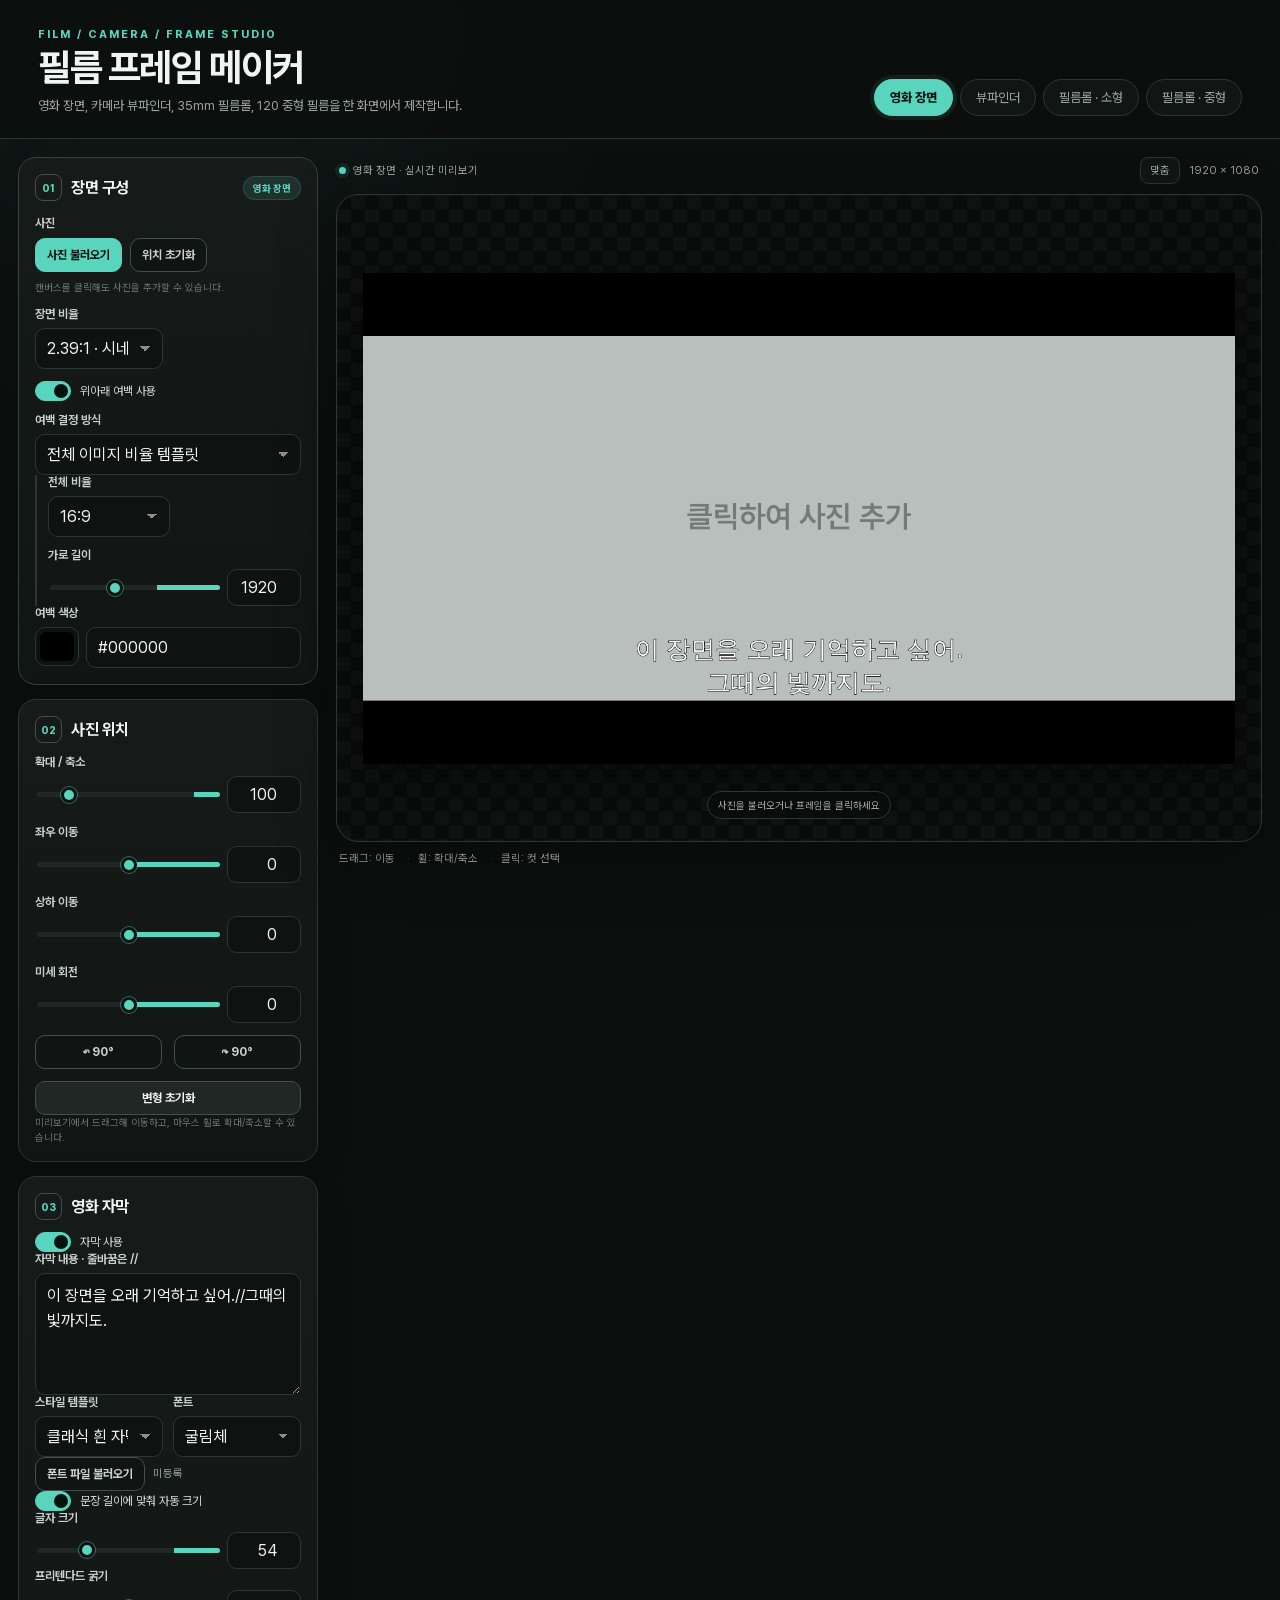
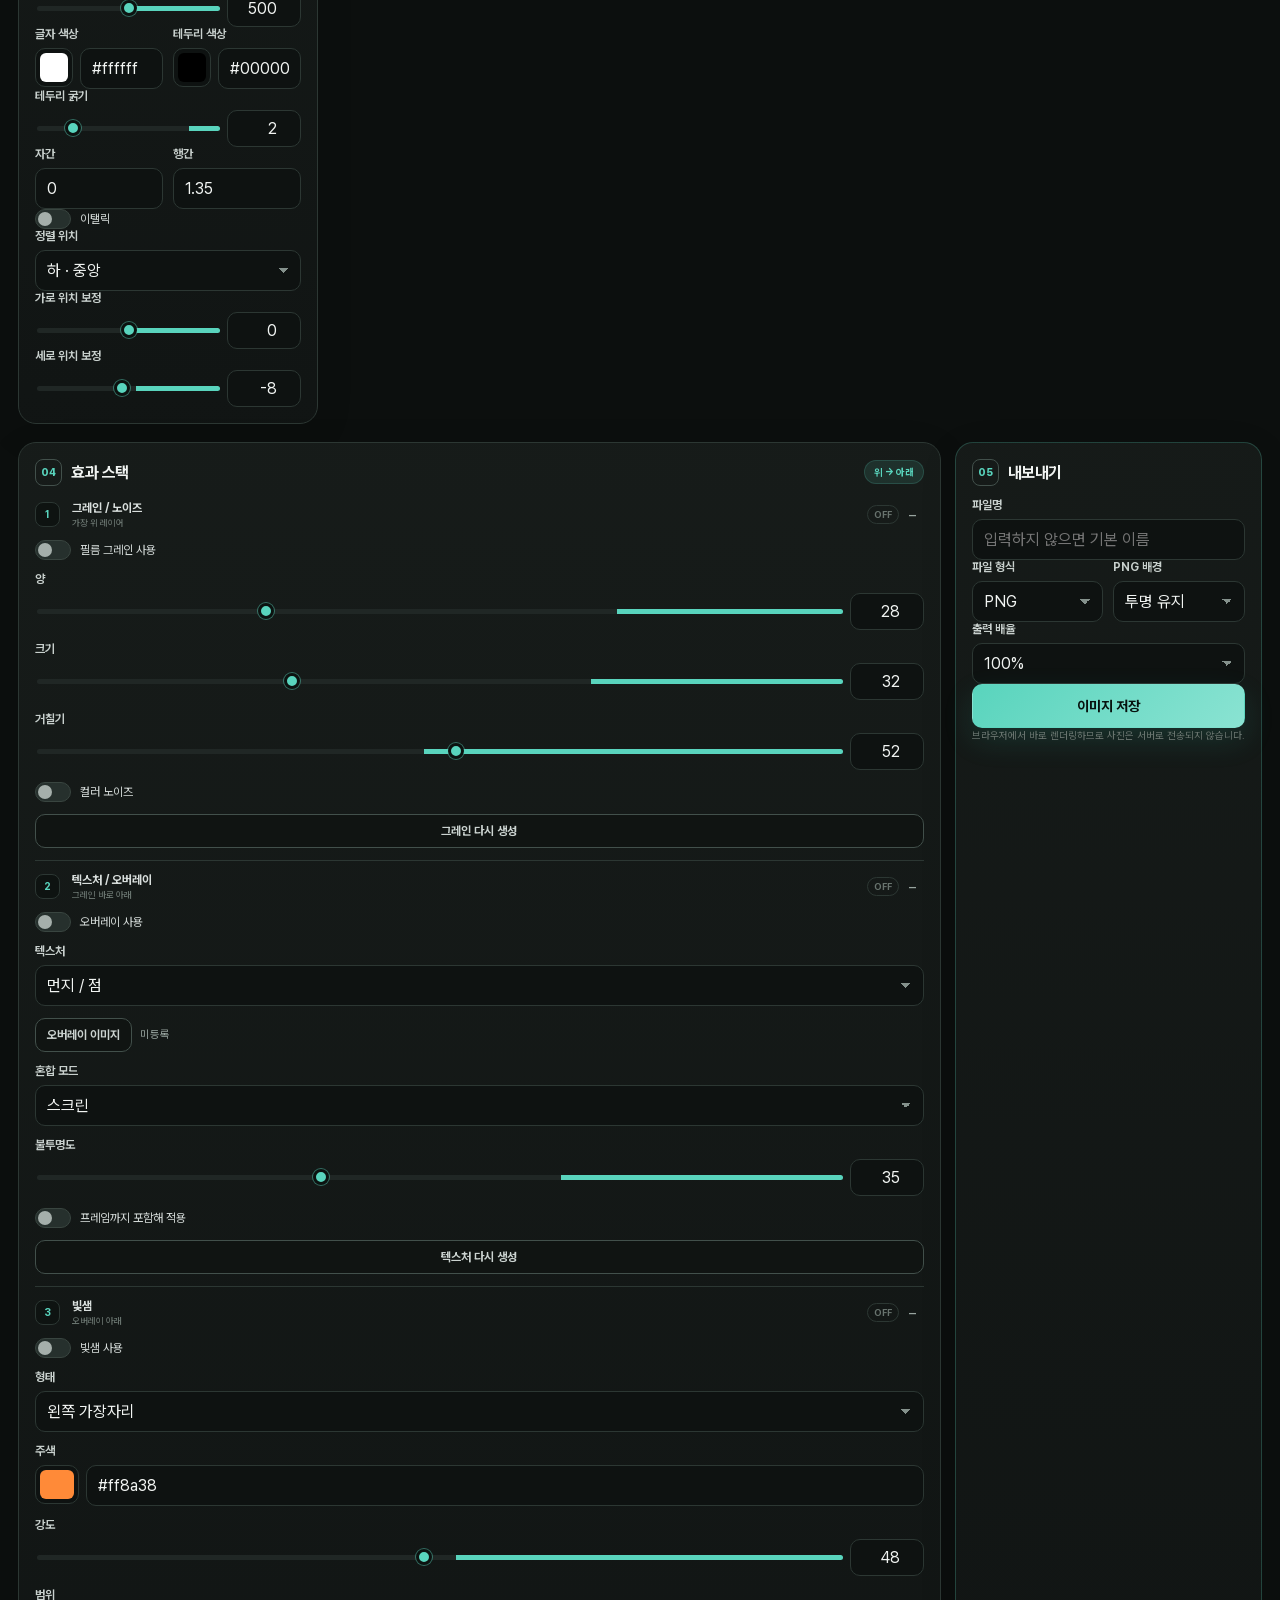
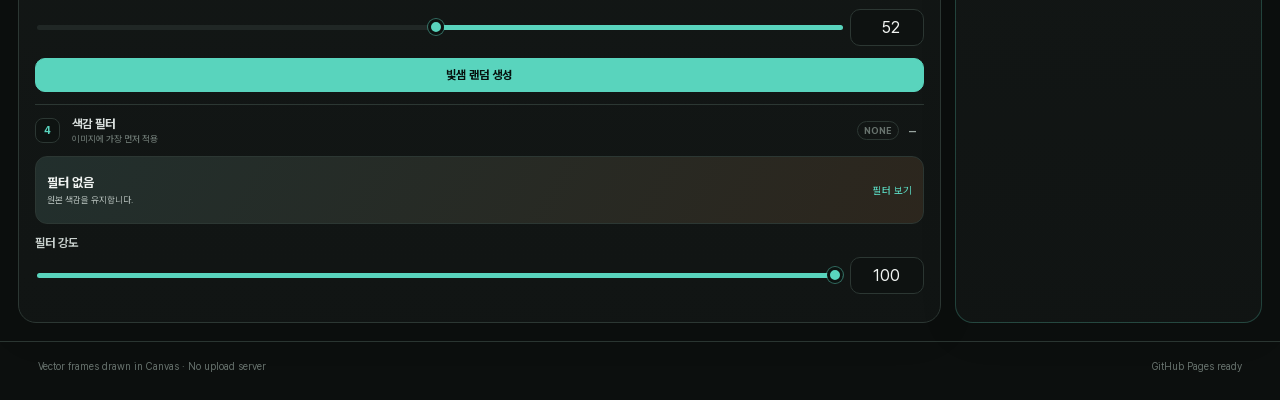
==== index.html @ 3ab7b947 "Add files via upload" ====
<!doctype html>
<html lang="ko">
<head>
  <meta charset="utf-8">
  <meta name="viewport" content="width=device-width, initial-scale=1">
  <meta name="color-scheme" content="dark">
  <meta name="theme-color" content="#111514">
  <title>필름 프레임 메이커</title>
  <link rel="stylesheet" href="./css/styles.css">
</head>
<body>
  <header class="app-header">
    <div class="brand-block">
      <p class="eyebrow">FILM / CAMERA / FRAME STUDIO</p>
      <h1>필름 프레임 메이커</h1>
      <p class="subcopy">영화 장면, 카메라 뷰파인더, 35mm 필름롤, 120 중형 필름을 한 화면에서 제작합니다.</p>
    </div>
    <nav class="mode-tabs" aria-label="메이커 선택">
      <button class="mode-tab is-active" data-mode="movie">영화 장면</button>
      <button class="mode-tab" data-mode="viewfinder">뷰파인더</button>
      <button class="mode-tab" data-mode="film35">필름롤 · 소형</button>
      <button class="mode-tab" data-mode="film120">필름롤 · 중형</button>
    </nav>
  </header>

  <main class="workspace">
    <aside class="sidebar sidebar-left">
      <section class="panel panel-primary">
        <div class="panel-heading">
          <div>
            <span class="panel-index">01</span>
            <h2>장면 구성</h2>
          </div>
          <span id="modeBadge" class="mode-badge">영화 장면</span>
        </div>

        <div class="mode-panel" data-panel="movie">
          <div class="field-group">
            <label class="field-label" for="movieImageInput">사진</label>
            <div class="button-row">
              <button class="button button-accent" id="movieUploadBtn">사진 불러오기</button>
              <button class="button button-ghost" id="movieResetImageBtn">위치 초기화</button>
            </div>
            <input class="visually-hidden" id="movieImageInput" type="file" accept="image/png,image/jpeg,image/webp">
            <p class="field-help" id="movieImageName">캔버스를 클릭해도 사진을 추가할 수 있습니다.</p>
          </div>

          <div class="field-grid two-col">
            <label class="field">
              <span>장면 비율</span>
              <select id="movieAspect">
                <option value="2.39">2.39:1 · 시네마스코프</option>
                <option value="1.85">1.85:1 · 극장 표준</option>
                <option value="1.7778">16:9 · 영상</option>
                <option value="1.5">3:2 · 사진</option>
                <option value="1.3333">4:3 · 클래식</option>
                <option value="original">원본 비율</option>
                <option value="custom">직접 입력</option>
              </select>
            </label>
            <label class="field" id="movieCustomAspectWrap" hidden>
              <span>직접 비율</span>
              <input id="movieCustomAspect" type="number" min="0.2" max="6" step="0.01" value="2.39">
            </label>
          </div>

          <label class="toggle-row">
            <input id="movieBarsEnabled" type="checkbox" checked>
            <span class="toggle-ui"></span>
            <span>위아래 여백 사용</span>
          </label>

          <div id="movieBarsOptions">
            <label class="field">
              <span>여백 결정 방식</span>
              <select id="movieBarsMode">
                <option value="ratio">전체 이미지 비율 템플릿</option>
                <option value="size">전체 대지 크기 직접 입력</option>
                <option value="bar">여백 크기 직접 입력</option>
              </select>
            </label>

            <div class="conditional-block" data-bars-mode="ratio">
              <div class="field-grid two-col">
                <label class="field">
                  <span>전체 비율</span>
                  <select id="movieOverallRatio">
                    <option value="1.7778">16:9</option>
                    <option value="1.5">3:2</option>
                    <option value="1.3333">4:3</option>
                    <option value="1">1:1</option>
                    <option value="custom">직접 입력</option>
                  </select>
                </label>
                <label class="field" id="movieCustomOverallRatioWrap" hidden>
                  <span>직접 비율</span>
                  <input id="movieCustomOverallRatio" type="number" min="0.2" max="6" step="0.01" value="1.7778">
                </label>
              </div>
              <label class="field range-field">
                <span>가로 길이</span>
                <div class="range-pair">
                  <input id="movieBaseWidth" type="range" min="640" max="4096" step="1" value="1920">
                  <input id="movieBaseWidthNumber" type="number" min="640" max="4096" step="1" value="1920">
                </div>
              </label>
            </div>

            <div class="conditional-block" data-bars-mode="size" hidden>
              <div class="field-grid two-col">
                <label class="field"><span>대지 가로</span><input id="movieCanvasWidth" type="number" min="320" max="8192" step="1" value="1920"></label>
                <label class="field"><span>대지 세로</span><input id="movieCanvasHeight" type="number" min="320" max="8192" step="1" value="1080"></label>
              </div>
            </div>

            <div class="conditional-block" data-bars-mode="bar" hidden>
              <div class="field-grid two-col">
                <label class="field"><span>장면 가로</span><input id="movieBarModeWidth" type="number" min="320" max="8192" step="1" value="1920"></label>
                <label class="field"><span>위·아래 여백</span><input id="movieBarSize" type="number" min="0" max="2048" step="1" value="138"></label>
              </div>
            </div>

            <label class="field color-field">
              <span>여백 색상</span>
              <div class="color-control"><input id="movieBarColor" type="color" value="#000000"><input id="movieBarColorText" type="text" value="#000000" maxlength="7"></div>
            </label>
          </div>
        </div>

        <div class="mode-panel" data-panel="viewfinder" hidden>
          <div class="field-group">
            <label class="field-label">사진</label>
            <div class="button-row">
              <button class="button button-accent" id="viewfinderUploadBtn">사진 불러오기</button>
              <button class="button button-ghost" id="viewfinderResetImageBtn">위치 초기화</button>
            </div>
            <input class="visually-hidden" id="viewfinderImageInput" type="file" accept="image/png,image/jpeg,image/webp">
            <p class="field-help" id="viewfinderImageName">프레임 안쪽을 클릭해도 사진을 추가할 수 있습니다.</p>
          </div>
          <div class="segmented" role="group" aria-label="방향">
            <button class="segment is-active" data-orientation-target="viewfinder" data-value="landscape">가로</button>
            <button class="segment" data-orientation-target="viewfinder" data-value="portrait">세로</button>
          </div>
          <label class="field range-field">
            <span>대지 가로 길이</span>
            <div class="range-pair">
              <input id="viewfinderWidth" type="range" min="640" max="4096" step="1" value="1920">
              <input id="viewfinderWidthNumber" type="number" min="640" max="4096" step="1" value="1920">
            </div>
          </label>
          <label class="toggle-row">
            <input id="viewfinderGrid" type="checkbox" checked>
            <span class="toggle-ui"></span>
            <span>3분할 가이드 표시</span>
          </label>
          <label class="toggle-row">
            <input id="viewfinderRec" type="checkbox" checked>
            <span class="toggle-ui"></span>
            <span>REC / 배터리 표시</span>
          </label>
        </div>

        <div class="mode-panel" data-panel="film35" hidden>
          <div class="field-grid two-col">
            <label class="field"><span>컷 수</span><input id="film35Count" type="number" min="1" max="36" step="1" value="6"></label>
            <label class="field"><span>몇 컷마다 줄바꿈</span><input id="film35BreakEvery" type="number" min="1" max="36" step="1" value="6"></label>
          </div>
          <div class="callout">미리보기 속 프레임을 클릭하면 해당 컷에 사진을 추가하거나 선택할 수 있습니다.</div>
          <input class="visually-hidden" id="film35CutInput" type="file" accept="image/png,image/jpeg,image/webp">
          <div class="field-grid two-col">
            <label class="field"><span>선택 컷</span><input id="film35SelectedCut" type="number" min="1" max="36" step="1" value="1"></label>
            <div class="field action-field"><span>사진</span><button class="button button-accent" id="film35UploadCutBtn">선택 컷 추가/교체</button></div>
          </div>
          <label class="field">
            <span>효과 적용 범위</span>
            <select id="film35EffectScope">
              <option value="all">전체 컷 일괄</option>
              <option value="cut">선택 컷만</option>
            </select>
          </label>
          <button class="button button-full" id="film35ApplyEffectsAll">현재 효과를 모든 컷에 복사</button>

          <details open>
            <summary>스트립 배열</summary>
            <div class="details-body">
              <label class="field range-field"><span>줄 사이 상하 간격</span><div class="range-pair"><input id="film35RowGap" type="range" min="0" max="800" step="1" value="120"><input id="film35RowGapNumber" type="number" min="0" max="800" step="1" value="120"></div></label>
              <label class="field range-field"><span>줄별 좌우 어긋남</span><div class="range-pair"><input id="film35RowOffset" type="range" min="-800" max="800" step="1" value="0"><input id="film35RowOffsetNumber" type="number" min="-800" max="800" step="1" value="0"></div></label>
              <label class="toggle-row"><input id="film35RandomOffset" type="checkbox"><span class="toggle-ui"></span><span>좌우 어긋남 랜덤</span></label>
              <label class="field range-field"><span>랜덤 어긋남 범위</span><div class="range-pair"><input id="film35OffsetJitter" type="range" min="0" max="800" step="1" value="160"><input id="film35OffsetJitterNumber" type="number" min="0" max="800" step="1" value="160"></div></label>
              <button class="button button-ghost button-full" id="film35ShuffleOffset">어긋남 다시 섞기</button>
            </div>
          </details>

          <details>
            <summary>필름 표기</summary>
            <div class="details-body">
              <label class="toggle-row"><input id="film35TextEnabled" type="checkbox" checked><span class="toggle-ui"></span><span>두 칸마다 텍스트 표시</span></label>
              <label class="field"><span>표기 텍스트</span><input id="film35EdgeText" type="text" value="KODAK 400" maxlength="40"></label>
            </div>
          </details>

          <details open>
            <summary>대지와 필름 크기</summary>
            <div class="details-body">
              <label class="toggle-row"><input id="film35FitCanvas" type="checkbox"><span class="toggle-ui"></span><span>대지를 필름에 맞추기</span></label>
              <label class="field" id="film35CanvasPresetWrap"><span>대지 템플릿</span><select id="film35CanvasPreset"><option value="2048x2048">정사각형 2048</option><option value="2480x3508">A4 세로 300dpi</option><option value="3508x2480">A4 가로 300dpi</option><option value="1080x1350">SNS 4:5</option><option value="1920x1080">FHD 16:9</option><option value="custom">직접 입력</option></select></label>
              <div class="field-grid two-col" id="film35CustomCanvasWrap" hidden><label class="field"><span>대지 가로</span><input id="film35CanvasWidth" type="number" min="320" max="12000" value="2048"></label><label class="field"><span>대지 세로</span><input id="film35CanvasHeight" type="number" min="320" max="12000" value="2048"></label></div>
              <label class="field"><span>필름 크기</span><select id="film35SizeMode"><option value="auto">대지에 자동 맞춤</option><option value="manual">직접 입력</option></select></label>
              <label class="field range-field" id="film35FrameWidthWrap" hidden><span>한 컷 가로 길이</span><div class="range-pair"><input id="film35FrameWidth" type="range" min="120" max="1600" step="1" value="420"><input id="film35FrameWidthNumber" type="number" min="120" max="1600" step="1" value="420"></div></label>
              <label class="field range-field" id="film35FitPaddingWrap" hidden><span>맞춤 여백</span><div class="range-pair"><input id="film35FitPadding" type="range" min="0" max="1600" step="1" value="240"><input id="film35FitPaddingNumber" type="number" min="0" max="1600" step="1" value="240"></div></label>
            </div>
          </details>

          <details>
            <summary>필름 그림자</summary>
            <div class="details-body">
              <label class="toggle-row"><input id="film35ShadowEnabled" type="checkbox" checked><span class="toggle-ui"></span><span>그림자 사용</span></label>
              <label class="field color-field"><span>그림자 색상</span><div class="color-control"><input id="film35ShadowColor" type="color" value="#000000"><input id="film35ShadowColorText" type="text" value="#000000"></div></label>
              <label class="field range-field"><span>불투명도</span><div class="range-pair"><input id="film35ShadowOpacity" type="range" min="0" max="100" value="45"><input id="film35ShadowOpacityNumber" type="number" min="0" max="100" value="45"></div></label>
              <label class="field range-field"><span>블러</span><div class="range-pair"><input id="film35ShadowBlur" type="range" min="0" max="160" value="36"><input id="film35ShadowBlurNumber" type="number" min="0" max="160" value="36"></div></label>
              <div class="field-grid two-col"><label class="field"><span>X 이동</span><input id="film35ShadowX" type="number" min="-500" max="500" value="0"></label><label class="field"><span>Y 이동</span><input id="film35ShadowY" type="number" min="-500" max="500" value="22"></label></div>
            </div>
          </details>

          <details open>
            <summary>대지 배경</summary>
            <div class="details-body">
              <label class="field"><span>배경 유형</span><select id="film35BackgroundType"><option value="solid">단색</option><option value="gradient">그라데이션</option><option value="pattern">패턴</option><option value="transparent">투명</option></select></label>
              <div class="field-grid two-col"><label class="field color-field"><span>색상 1</span><div class="color-control compact"><input id="film35BgColor1" type="color" value="#ece9e3"><input id="film35BgColor1Text" type="text" value="#ece9e3"></div></label><label class="field color-field"><span>색상 2</span><div class="color-control compact"><input id="film35BgColor2" type="color" value="#b8c9c4"><input id="film35BgColor2Text" type="text" value="#b8c9c4"></div></label></div>
              <label class="field range-field"><span>그라데이션 각도</span><div class="range-pair"><input id="film35GradientAngle" type="range" min="0" max="360" value="135"><input id="film35GradientAngleNumber" type="number" min="0" max="360" value="135"></div></label>
              <label class="field"><span>패턴</span><select id="film35Pattern"><option value="dots">도트</option><option value="grid">격자</option><option value="diagonal">사선</option><option value="confetti">필름 입자</option></select></label>
              <label class="field range-field"><span>패턴 크기</span><div class="range-pair"><input id="film35PatternSize" type="range" min="8" max="240" value="48"><input id="film35PatternSizeNumber" type="number" min="8" max="240" value="48"></div></label>
              <label class="field range-field"><span>패턴 회전</span><div class="range-pair"><input id="film35PatternRotation" type="range" min="0" max="360" value="0"><input id="film35PatternRotationNumber" type="number" min="0" max="360" value="0"></div></label>
              <label class="toggle-row"><input id="film35PatternRandomRotation" type="checkbox"><span class="toggle-ui"></span><span>입자 회전 랜덤</span></label>
              <label class="field range-field"><span>회전 지터</span><div class="range-pair"><input id="film35PatternJitter" type="range" min="0" max="180" value="30"><input id="film35PatternJitterNumber" type="number" min="0" max="180" value="30"></div></label>
              <button class="button button-ghost button-full" id="film35ShufflePattern">패턴 다시 섞기</button>
            </div>
          </details>
        </div>

        <div class="mode-panel" data-panel="film120" hidden>
          <div class="field-group">
            <label class="field-label">사진</label>
            <div class="button-row"><button class="button button-accent" id="film120UploadBtn">사진 불러오기</button><button class="button button-ghost" id="film120ResetImageBtn">위치 초기화</button></div>
            <input class="visually-hidden" id="film120ImageInput" type="file" accept="image/png,image/jpeg,image/webp">
            <p class="field-help" id="film120ImageName">프레임 안쪽을 클릭해도 사진을 추가할 수 있습니다.</p>
          </div>
          <div class="segmented" role="group" aria-label="방향"><button class="segment is-active" data-orientation-target="film120" data-value="portrait">세로</button><button class="segment" data-orientation-target="film120" data-value="landscape">가로</button></div>
          <label class="field range-field"><span>대지 가로 길이</span><div class="range-pair"><input id="film120Width" type="range" min="640" max="4096" step="1" value="1600"><input id="film120WidthNumber" type="number" min="640" max="4096" step="1" value="1600"></div></label>
          <label class="field color-field"><span>필름 프레임 색상</span><div class="color-control"><input id="film120FrameColor" type="color" value="#201416"><input id="film120FrameColorText" type="text" value="#201416"></div></label>
          <label class="field"><span>필름 번호</span><input id="film120Number" type="text" value="120" maxlength="8"></label>
        </div>
      </section>

      <section class="panel">
        <div class="panel-heading compact-heading"><div><span class="panel-index">02</span><h2>사진 위치</h2></div></div>
        <div class="transform-grid">
          <label class="field range-field span-2"><span>확대 / 축소</span><div class="range-pair"><input id="imageZoom" type="range" min="50" max="400" value="100"><input id="imageZoomNumber" type="number" min="50" max="400" value="100"></div></label>
          <label class="field range-field span-2"><span>좌우 이동</span><div class="range-pair"><input id="imageOffsetX" type="range" min="-100" max="100" value="0"><input id="imageOffsetXNumber" type="number" min="-100" max="100" value="0"></div></label>
          <label class="field range-field span-2"><span>상하 이동</span><div class="range-pair"><input id="imageOffsetY" type="range" min="-100" max="100" value="0"><input id="imageOffsetYNumber" type="number" min="-100" max="100" value="0"></div></label>
          <label class="field range-field span-2"><span>미세 회전</span><div class="range-pair"><input id="imageAngle" type="range" min="-45" max="45" step="0.1" value="0"><input id="imageAngleNumber" type="number" min="-45" max="45" step="0.1" value="0"></div></label>
          <button class="button button-ghost" id="rotateLeftBtn">↶ 90°</button>
          <button class="button button-ghost" id="rotateRightBtn">↷ 90°</button>
          <button class="button button-full span-2" id="resetTransformBtn">변형 초기화</button>
        </div>
        <p class="field-help">미리보기에서 드래그해 이동하고, 마우스 휠로 확대/축소할 수 있습니다.</p>
      </section>

      <section class="panel" data-subtitle-panel>
        <div class="panel-heading compact-heading"><div><span class="panel-index">03</span><h2>영화 자막</h2></div></div>
        <label class="toggle-row"><input id="subtitleEnabled" type="checkbox" checked><span class="toggle-ui"></span><span>자막 사용</span></label>
        <label class="field"><span>자막 내용 · 줄바꿈은 //</span><textarea id="subtitleText" rows="4">이 장면을 오래 기억하고 싶어.//그때의 빛까지도.</textarea></label>
        <div class="field-grid two-col"><label class="field"><span>스타일 템플릿</span><select id="subtitleTemplate"><option value="classic">클래식 흰 자막</option><option value="festival">영화제 산세리프</option><option value="noir">누아르 이탤릭</option><option value="archive">아카이브 명조</option><option value="soft">소프트 크림</option></select></label><label class="field"><span>폰트</span><select id="subtitleFont"><option value="Gulim">굴림체</option><option value="Dotum">돋움체</option><option value="Batang">명조체</option><option value="ChosunMyeongjo">조선일보명조체</option><option value="PretendardVariable">프리텐다드</option><option value="custom">사용자 폰트</option></select></label></div>
        <div class="button-row"><button class="button button-ghost" id="customFontBtn">폰트 파일 불러오기</button><span id="customFontName" class="inline-status">미등록</span></div>
        <input class="visually-hidden" id="customFontInput" type="file" accept=".ttf,.otf,.woff,.woff2">
        <label class="toggle-row"><input id="subtitleAutoSize" type="checkbox" checked><span class="toggle-ui"></span><span>문장 길이에 맞춰 자동 크기</span></label>
        <label class="field range-field"><span>글자 크기</span><div class="range-pair"><input id="subtitleSize" type="range" min="12" max="180" value="54"><input id="subtitleSizeNumber" type="number" min="12" max="180" value="54"></div></label>
        <label class="field range-field"><span>프리텐다드 굵기</span><div class="range-pair"><input id="subtitleWeight" type="range" min="100" max="900" step="1" value="500"><input id="subtitleWeightNumber" type="number" min="100" max="900" step="1" value="500"></div></label>
        <div class="field-grid two-col"><label class="field color-field"><span>글자 색상</span><div class="color-control compact"><input id="subtitleColor" type="color" value="#ffffff"><input id="subtitleColorText" type="text" value="#ffffff"></div></label><label class="field color-field"><span>테두리 색상</span><div class="color-control compact"><input id="subtitleStrokeColor" type="color" value="#000000"><input id="subtitleStrokeColorText" type="text" value="#000000"></div></label></div>
        <label class="field range-field"><span>테두리 굵기</span><div class="range-pair"><input id="subtitleStrokeWidth" type="range" min="0" max="12" step="0.1" value="2"><input id="subtitleStrokeWidthNumber" type="number" min="0" max="12" step="0.1" value="2"></div></label>
        <div class="field-grid two-col"><label class="field"><span>자간</span><input id="subtitleLetterSpacing" type="number" min="-10" max="30" step="0.1" value="0"></label><label class="field"><span>행간</span><input id="subtitleLineHeight" type="number" min="0.7" max="3" step="0.05" value="1.35"></label></div>
        <label class="toggle-row"><input id="subtitleItalic" type="checkbox"><span class="toggle-ui"></span><span>이탤릭</span></label>
        <label class="field"><span>정렬 위치</span><select id="subtitleAnchor"><option value="top-left">상 · 좌</option><option value="top-center">상 · 중앙</option><option value="top-right">상 · 우</option><option value="middle-left">중 · 좌</option><option value="middle-center">중 · 중앙</option><option value="middle-right">중 · 우</option><option value="bottom-left">하 · 좌</option><option value="bottom-center" selected>하 · 중앙</option><option value="bottom-right">하 · 우</option></select></label>
        <label class="field range-field"><span>가로 위치 보정</span><div class="range-pair"><input id="subtitleX" type="range" min="-100" max="100" value="0"><input id="subtitleXNumber" type="number" min="-100" max="100" value="0"></div></label>
        <label class="field range-field"><span>세로 위치 보정</span><div class="range-pair"><input id="subtitleY" type="range" min="-100" max="100" value="-8"><input id="subtitleYNumber" type="number" min="-100" max="100" value="-8"></div></label>
      </section>
    </aside>

    <section class="preview-column">
      <div class="preview-toolbar">
        <div><span class="status-dot"></span><span id="previewStatus">실시간 미리보기</span></div>
        <div class="preview-actions"><button class="icon-button" id="previewFitBtn" title="미리보기 맞춤">맞춤</button><span id="previewSizeLabel">1920 × 1080</span></div>
      </div>
      <div class="canvas-stage" id="canvasStage">
        <canvas id="previewCanvas" aria-label="결과 미리보기"></canvas>
        <div class="canvas-hint" id="canvasHint">사진을 불러오거나 프레임을 클릭하세요</div>
      </div>
      <div class="preview-footer">
        <span>드래그: 이동</span><span>휠: 확대/축소</span><span>클릭: 컷 선택</span>
      </div>
    </section>

    <aside class="sidebar sidebar-right">
      <section class="panel effect-stack">
        <div class="panel-heading"><div><span class="panel-index">04</span><h2>효과 스택</h2></div><span class="layer-order">위 → 아래</span></div>

        <details class="effect-card" open>
          <summary><span class="effect-number">1</span><div><strong>그레인 / 노이즈</strong><small>가장 위 레이어</small></div><span class="summary-switch" id="grainSummaryState">OFF</span></summary>
          <div class="details-body">
            <label class="toggle-row"><input id="grainEnabled" type="checkbox"><span class="toggle-ui"></span><span>필름 그레인 사용</span></label>
            <label class="field range-field"><span>양</span><div class="range-pair"><input id="grainAmount" type="range" min="0" max="100" value="28"><input id="grainAmountNumber" type="number" min="0" max="100" value="28"></div></label>
            <label class="field range-field"><span>크기</span><div class="range-pair"><input id="grainSize" type="range" min="1" max="100" value="32"><input id="grainSizeNumber" type="number" min="1" max="100" value="32"></div></label>
            <label class="field range-field"><span>거칠기</span><div class="range-pair"><input id="grainRoughness" type="range" min="0" max="100" value="52"><input id="grainRoughnessNumber" type="number" min="0" max="100" value="52"></div></label>
            <label class="toggle-row"><input id="grainColor" type="checkbox"><span class="toggle-ui"></span><span>컬러 노이즈</span></label>
            <button class="button button-ghost button-full" id="grainReseed">그레인 다시 생성</button>
          </div>
        </details>

        <details class="effect-card" open>
          <summary><span class="effect-number">2</span><div><strong>텍스처 / 오버레이</strong><small>그레인 바로 아래</small></div><span class="summary-switch" id="overlaySummaryState">OFF</span></summary>
          <div class="details-body">
            <label class="toggle-row"><input id="overlayEnabled" type="checkbox"><span class="toggle-ui"></span><span>오버레이 사용</span></label>
            <label class="field"><span>텍스처</span><select id="overlayType"><option value="dust">먼지 / 점</option><option value="scratches">스크래치</option><option value="paper">종이 결</option><option value="burn">필름 번</option><option value="custom">사용자 이미지</option></select></label>
            <div class="button-row"><button class="button button-ghost" id="overlayUploadBtn">오버레이 이미지</button><span id="overlayImageName" class="inline-status">미등록</span></div>
            <input class="visually-hidden" id="overlayImageInput" type="file" accept="image/png,image/jpeg,image/webp">
            <label class="field"><span>혼합 모드</span><select id="overlayBlend"><option value="multiply">곱하기</option><option value="divide">나누기</option><option value="screen" selected>스크린</option><option value="overlay">오버레이</option><option value="lighten">비교(밝음)</option><option value="darken">비교(어두움)</option><option value="hard-light">하드 라이트</option><option value="soft-light">소프트 라이트</option><option value="color-dodge">발광</option></select></label>
            <label class="field range-field"><span>불투명도</span><div class="range-pair"><input id="overlayOpacity" type="range" min="0" max="100" value="35"><input id="overlayOpacityNumber" type="number" min="0" max="100" value="35"></div></label>
            <label class="toggle-row"><input id="overlayIncludeFrame" type="checkbox"><span class="toggle-ui"></span><span>프레임까지 포함해 적용</span></label>
            <button class="button button-ghost button-full" id="overlayReseed">텍스처 다시 생성</button>
          </div>
        </details>

        <details class="effect-card" open>
          <summary><span class="effect-number">3</span><div><strong>빛샘</strong><small>오버레이 아래</small></div><span class="summary-switch" id="lightLeakSummaryState">OFF</span></summary>
          <div class="details-body">
            <label class="toggle-row"><input id="lightLeakEnabled" type="checkbox"><span class="toggle-ui"></span><span>빛샘 사용</span></label>
            <label class="field"><span>형태</span><select id="lightLeakType"><option value="edge-left">왼쪽 가장자리</option><option value="edge-right">오른쪽 가장자리</option><option value="corner-top">위쪽 모서리</option><option value="corner-bottom">아래쪽 모서리</option><option value="full">전체 번짐</option><option value="streak">세로 빛줄기</option><option value="random">랜덤 생성값</option></select></label>
            <label class="field color-field"><span>주색</span><div class="color-control"><input id="lightLeakColor" type="color" value="#ff8a38"><input id="lightLeakColorText" type="text" value="#ff8a38"></div></label>
            <label class="field range-field"><span>강도</span><div class="range-pair"><input id="lightLeakIntensity" type="range" min="0" max="100" value="48"><input id="lightLeakIntensityNumber" type="number" min="0" max="100" value="48"></div></label>
            <label class="field range-field"><span>범위</span><div class="range-pair"><input id="lightLeakSpread" type="range" min="5" max="100" value="52"><input id="lightLeakSpreadNumber" type="number" min="5" max="100" value="52"></div></label>
            <button class="button button-accent button-full" id="lightLeakRandomize">빛샘 랜덤 생성</button>
          </div>
        </details>

        <details class="effect-card" open>
          <summary><span class="effect-number">4</span><div><strong>색감 필터</strong><small>이미지에 가장 먼저 적용</small></div><span class="summary-switch" id="filterSummaryState">NONE</span></summary>
          <div class="details-body">
            <button class="filter-picker-button" id="filterPickerButton"><span><strong id="filterPickerName">필터 없음</strong><small id="filterPickerDesc">원본 색감을 유지합니다.</small></span><span>필터 보기</span></button>
            <div class="filter-menu" id="filterMenu" hidden></div>
            <label class="field range-field"><span>필터 강도</span><div class="range-pair"><input id="filterStrength" type="range" min="0" max="100" value="100"><input id="filterStrengthNumber" type="number" min="0" max="100" value="100"></div></label>
          </div>
        </details>
      </section>

      <section class="panel export-panel">
        <div class="panel-heading compact-heading"><div><span class="panel-index">05</span><h2>내보내기</h2></div></div>
        <label class="field"><span>파일명</span><input id="exportFilename" type="text" placeholder="입력하지 않으면 기본 이름"></label>
        <div class="field-grid two-col"><label class="field"><span>파일 형식</span><select id="exportFormat"><option value="png">PNG</option><option value="jpg">JPG</option></select></label><label class="field"><span>PNG 배경</span><select id="exportPngBackground"><option value="transparent">투명 유지</option><option value="white">흰 배경</option></select></label></div>
        <label class="field"><span>출력 배율</span><select id="exportScale"><option value="1">100%</option><option value="1.5">150%</option><option value="2">200%</option></select></label>
        <button class="button button-export button-full" id="exportButton">이미지 저장</button>
        <p class="export-note" id="exportNote">브라우저에서 바로 렌더링하므로 사진은 서버로 전송되지 않습니다.</p>
      </section>
    </aside>
  </main>

  <footer class="app-footer">
    <span>Vector frames drawn in Canvas · No upload server</span>
    <span>GitHub Pages ready</span>
  </footer>

  <script src="./js/app.js"></script>
</body>
</html>
---- css/styles.css ----
@font-face {
  font-family: "PretendardVariable";
  src: url("../assets/fonts/PretendardVariable.woff2") format("woff2");
  font-weight: 100 900;
  font-display: swap;
}

@font-face {
  font-family: "ChosunMyeongjo";
  src: url("../assets/fonts/ChosunIlboMyeongjo.ttf") format("truetype");
  font-weight: 400;
  font-display: swap;
}

:root {
  --bg: #0c0f0e;
  --surface: #111514;
  --surface-2: #171c1a;
  --surface-3: #202724;
  --line: #2c3733;
  --line-strong: #42504b;
  --text: #f1f4f2;
  --muted: #98a49f;
  --muted-2: #68736e;
  --accent: #59d4bd;
  --accent-2: #32ad99;
  --accent-soft: rgba(89, 212, 189, .12);
  --danger: #ff5f66;
  --warm: #e8c38f;
  --radius: 18px;
  --radius-sm: 12px;
  --shadow: 0 20px 60px rgba(0, 0, 0, .28);
  color-scheme: dark;
  font-family: "PretendardVariable", Pretendard, -apple-system, BlinkMacSystemFont, "Segoe UI", sans-serif;
}

* { box-sizing: border-box; }
html { min-width: 320px; background: var(--bg); }
body { margin: 0; color: var(--text); background:
  radial-gradient(circle at 15% 0%, rgba(89,212,189,.06), transparent 28rem),
  var(--bg); }
button, input, textarea, select { font: inherit; }
button { color: inherit; }
button, select, input[type="color"], input[type="checkbox"] { cursor: pointer; }
[hidden] { display: none !important; }

.app-header {
  display: flex;
  align-items: flex-end;
  justify-content: space-between;
  gap: 32px;
  padding: 28px clamp(20px, 3vw, 54px) 22px;
  border-bottom: 1px solid var(--line);
  background: rgba(12,15,14,.9);
  backdrop-filter: blur(18px);
  position: sticky;
  top: 0;
  z-index: 30;
}
.brand-block { max-width: 680px; }
.eyebrow { margin: 0 0 6px; color: var(--accent); letter-spacing: .18em; font-size: 11px; font-weight: 760; }
h1 { margin: 0; font-size: clamp(24px, 3vw, 40px); letter-spacing: -.045em; line-height: 1.05; }
.subcopy { margin: 9px 0 0; color: var(--muted); font-size: 13px; line-height: 1.55; }

.mode-tabs { display: flex; gap: 7px; flex-wrap: wrap; justify-content: flex-end; }
.mode-tab {
  border: 1px solid var(--line);
  background: var(--surface);
  border-radius: 999px;
  padding: 10px 15px;
  font-size: 13px;
  color: var(--muted);
  transition: .18s ease;
}
.mode-tab:hover { border-color: var(--line-strong); color: var(--text); }
.mode-tab.is-active { background: var(--accent); color: #07110f; border-color: var(--accent); font-weight: 760; box-shadow: 0 0 0 4px rgba(89,212,189,.09); }

.workspace {
  display: grid;
  grid-template-columns: minmax(290px, 340px) minmax(440px, 1fr) minmax(300px, 360px);
  gap: 18px;
  max-width: 1920px;
  margin: 0 auto;
  padding: 18px;
  align-items: start;
}
.sidebar { display: grid; gap: 14px; min-width: 0; }
.panel {
  background: linear-gradient(180deg, rgba(23,28,26,.94), rgba(17,21,20,.96));
  border: 1px solid var(--line);
  border-radius: var(--radius);
  padding: 16px;
  box-shadow: 0 10px 40px rgba(0,0,0,.08);
}
.panel-primary { border-color: #35433e; }
.panel-heading { display: flex; align-items: center; justify-content: space-between; gap: 14px; margin-bottom: 15px; }
.panel-heading > div { display: flex; align-items: center; gap: 9px; }
.panel-heading h2 { margin: 0; font-size: 16px; letter-spacing: -.025em; }
.panel-index { display: grid; place-items: center; width: 27px; height: 27px; border: 1px solid var(--line-strong); border-radius: 8px; color: var(--accent); font-size: 10px; font-weight: 800; }
.compact-heading { margin-bottom: 12px; }
.mode-badge, .layer-order { border-radius: 999px; background: var(--accent-soft); color: var(--accent); border: 1px solid rgba(89,212,189,.18); padding: 5px 9px; font-size: 10px; font-weight: 740; }

.mode-panel, .details-body, .transform-grid { display: grid; gap: 12px; }
.field-group { display: grid; gap: 8px; }
.field, .field-label { display: grid; gap: 7px; min-width: 0; }
.field > span, .field-label { color: #c8d0cd; font-size: 12px; font-weight: 650; }
.field-grid { display: grid; gap: 10px; }
.two-col { grid-template-columns: repeat(2, minmax(0,1fr)); }
.transform-grid { grid-template-columns: repeat(2, minmax(0,1fr)); }
.span-2 { grid-column: span 2; }
.action-field { align-content: end; }

input[type="text"], input[type="number"], textarea, select {
  width: 100%;
  min-width: 0;
  border: 1px solid var(--line);
  background: #0e1211;
  color: var(--text);
  border-radius: 10px;
  padding: 10px 11px;
  outline: none;
  transition: .16s ease;
}
textarea { resize: vertical; min-height: 86px; line-height: 1.55; }
input:focus, textarea:focus, select:focus { border-color: var(--accent-2); box-shadow: 0 0 0 3px rgba(89,212,189,.1); }
select { appearance: none; background-image: linear-gradient(45deg, transparent 50%, #84918c 50%), linear-gradient(135deg, #84918c 50%, transparent 50%); background-position: calc(100% - 17px) 50%, calc(100% - 12px) 50%; background-size: 5px 5px, 5px 5px; background-repeat: no-repeat; padding-right: 34px; }

.button-row { display: flex; align-items: center; gap: 8px; min-width: 0; }
.button {
  border: 1px solid var(--line-strong);
  background: var(--surface-3);
  color: var(--text);
  border-radius: 10px;
  padding: 9px 11px;
  font-size: 12px;
  font-weight: 680;
  transition: .16s ease;
}
.button:hover { transform: translateY(-1px); border-color: #60706a; }
.button:active { transform: translateY(0); }
.button-accent { background: var(--accent); color: #06110e; border-color: var(--accent); }
.button-ghost { background: #101412; color: #cbd3d0; }
.button-full { width: 100%; }
.button-export { padding: 13px; background: linear-gradient(135deg, var(--accent), #8ae3d2); color: #07120f; border-color: transparent; font-size: 14px; box-shadow: 0 12px 30px rgba(44,181,156,.16); }
.icon-button { border: 1px solid var(--line); background: var(--surface); border-radius: 8px; padding: 6px 9px; font-size: 11px; }
.inline-status { min-width: 0; overflow: hidden; text-overflow: ellipsis; white-space: nowrap; color: var(--muted); font-size: 11px; }
.field-help, .export-note { margin: 0; color: var(--muted-2); font-size: 10px; line-height: 1.5; }
.callout { border: 1px solid rgba(89,212,189,.16); background: rgba(89,212,189,.06); color: #adbbb6; padding: 10px 11px; border-radius: 10px; font-size: 11px; line-height: 1.5; }

.range-pair { display: grid; grid-template-columns: minmax(0,1fr) 74px; align-items: center; gap: 9px; }
.range-pair input[type="number"] { padding: 8px 8px; text-align: right; }
input[type="range"] {
  --value: 50%;
  width: 100%;
  appearance: none;
  height: 5px;
  border-radius: 999px;
  background: linear-gradient(90deg, #202725 0 var(--value), var(--accent) var(--value) 100%);
  outline: none;
}
input[type="range"]::-webkit-slider-thumb { appearance: none; width: 16px; height: 16px; border-radius: 50%; background: var(--accent); border: 3px solid #0c1210; box-shadow: 0 0 0 1px rgba(89,212,189,.45); }
input[type="range"]::-moz-range-thumb { width: 12px; height: 12px; border-radius: 50%; background: var(--accent); border: 3px solid #0c1210; box-shadow: 0 0 0 1px rgba(89,212,189,.45); }

.color-control { display: grid; grid-template-columns: 44px minmax(0,1fr); gap: 7px; }
.color-control.compact { grid-template-columns: 38px minmax(0,1fr); }
input[type="color"] { width: 100%; height: 39px; border: 1px solid var(--line); background: #0e1211; border-radius: 10px; padding: 4px; }
input[type="color"]::-webkit-color-swatch-wrapper { padding: 0; }
input[type="color"]::-webkit-color-swatch { border: none; border-radius: 6px; }

.toggle-row { display: flex; align-items: center; gap: 9px; color: #d1d7d5; font-size: 12px; cursor: pointer; }
.toggle-row input { position: absolute; opacity: 0; pointer-events: none; }
.toggle-ui { width: 36px; height: 20px; border-radius: 999px; background: #26302d; border: 1px solid #394540; position: relative; flex: 0 0 auto; transition: .18s ease; }
.toggle-ui::after { content: ""; position: absolute; width: 14px; height: 14px; border-radius: 50%; background: #a5afab; top: 2px; left: 2px; transition: .18s ease; }
.toggle-row input:checked + .toggle-ui { background: var(--accent); border-color: var(--accent); }
.toggle-row input:checked + .toggle-ui::after { left: 18px; background: #07120f; }

.segmented { display: grid; grid-template-columns: 1fr 1fr; gap: 4px; background: #0e1211; border: 1px solid var(--line); border-radius: 11px; padding: 4px; }
.segment { border: none; border-radius: 8px; background: transparent; padding: 8px; color: var(--muted); font-size: 12px; }
.segment.is-active { background: var(--surface-3); color: var(--text); box-shadow: 0 2px 8px rgba(0,0,0,.2); }

.conditional-block { display: grid; gap: 11px; border-left: 2px solid var(--line); padding-left: 11px; }
details { border-top: 1px solid var(--line); padding-top: 11px; }
details summary { list-style: none; cursor: pointer; color: #d9dfdd; font-size: 12px; font-weight: 720; display: flex; align-items: center; justify-content: space-between; }
details summary::-webkit-details-marker { display: none; }
details summary::after { content: "+"; color: var(--muted); font-size: 16px; font-weight: 400; }
details[open] summary::after { content: "−"; }
details .details-body { padding-top: 12px; }

.preview-column { min-width: 0; position: sticky; top: 136px; }
.preview-toolbar, .preview-footer {
  display: flex; align-items: center; justify-content: space-between; gap: 12px;
  color: var(--muted); font-size: 11px;
}
.preview-toolbar { padding: 0 3px 10px; }
.preview-actions { display: flex; align-items: center; gap: 9px; }
.status-dot { display: inline-block; width: 7px; height: 7px; background: var(--accent); border-radius: 50%; margin-right: 7px; box-shadow: 0 0 0 4px rgba(89,212,189,.1); }
.canvas-stage {
  position: relative;
  display: grid;
  place-items: center;
  min-height: min(72vh, 900px);
  padding: 26px;
  overflow: auto;
  background:
    linear-gradient(45deg, rgba(255,255,255,.022) 25%, transparent 25%, transparent 75%, rgba(255,255,255,.022) 75%),
    linear-gradient(45deg, rgba(255,255,255,.022) 25%, transparent 25%, transparent 75%, rgba(255,255,255,.022) 75%),
    #090c0b;
  background-size: 28px 28px;
  background-position: 0 0, 14px 14px;
  border: 1px solid var(--line);
  border-radius: 22px;
  box-shadow: var(--shadow), inset 0 0 0 1px rgba(255,255,255,.01);
}
#previewCanvas { max-width: 100%; max-height: 78vh; width: auto; height: auto; display: block; box-shadow: 0 16px 50px rgba(0,0,0,.4); cursor: grab; touch-action: none; }
#previewCanvas.is-dragging { cursor: grabbing; }
.canvas-hint { position: absolute; inset: auto 50% 22px auto; transform: translateX(50%); border: 1px solid var(--line); background: rgba(10,13,12,.86); color: var(--muted); padding: 7px 10px; border-radius: 999px; font-size: 10px; pointer-events: none; backdrop-filter: blur(8px); }
.preview-footer { padding: 10px 3px 0; justify-content: flex-start; flex-wrap: wrap; }
.preview-footer span + span::before { content: "·"; margin-right: 8px; color: var(--line-strong); }

.effect-stack { display: grid; gap: 0; }
.effect-card { padding: 12px 0; }
.effect-card:first-of-type { border-top: none; padding-top: 0; }
.effect-card summary { display: grid; grid-template-columns: 28px minmax(0,1fr) auto 16px; gap: 9px; align-items: center; }
.effect-card summary::after { grid-column: 4; grid-row: 1; }
.effect-card summary > div { display: grid; gap: 2px; }
.effect-card summary strong { font-size: 12px; }
.effect-card summary small { color: var(--muted-2); font-size: 9px; font-weight: 500; }
.effect-number { display: grid; place-items: center; width: 25px; height: 25px; border-radius: 8px; background: #0e1311; color: var(--accent); border: 1px solid var(--line); font-size: 10px; }
.summary-switch { color: var(--muted-2); font-size: 9px; border: 1px solid var(--line); border-radius: 999px; padding: 3px 6px; }
.summary-switch.is-on { color: var(--accent); border-color: rgba(89,212,189,.35); background: var(--accent-soft); }

.filter-picker-button { width: 100%; min-height: 68px; display: flex; justify-content: space-between; align-items: center; text-align: left; border: 1px solid var(--line); border-radius: 12px; padding: 11px; color: var(--text); background: linear-gradient(120deg, rgba(71,104,101,.32), rgba(190,132,88,.16)), #101412; }
.filter-picker-button > span:first-child { display: grid; gap: 4px; }
.filter-picker-button strong { font-size: 13px; }
.filter-picker-button small { color: #a9b3af; font-size: 9px; }
.filter-picker-button > span:last-child { color: var(--accent); font-size: 10px; }
.filter-menu { display: grid; grid-template-columns: repeat(2, minmax(0,1fr)); gap: 8px; }
.filter-card { position: relative; overflow: hidden; min-height: 84px; border-radius: 11px; border: 1px solid var(--line); padding: 9px; display: flex; flex-direction: column; justify-content: flex-end; text-align: left; color: white; background: var(--filter-bg); }
.filter-card::before { content: ""; position: absolute; inset: 0; background: var(--filter-overlay, transparent); mix-blend-mode: var(--filter-blend, normal); }
.filter-card span, .filter-card small { position: relative; z-index: 1; text-shadow: 0 1px 5px rgba(0,0,0,.65); }
.filter-card span { font-size: 11px; font-weight: 760; }
.filter-card small { font-size: 8px; color: rgba(255,255,255,.78); margin-top: 2px; }
.filter-card.is-active { border-color: var(--accent); box-shadow: 0 0 0 2px rgba(89,212,189,.12); }

.export-panel { border-color: rgba(89,212,189,.24); }
.app-footer { display: flex; justify-content: space-between; gap: 20px; padding: 18px clamp(20px,3vw,54px) 28px; color: var(--muted-2); font-size: 10px; border-top: 1px solid var(--line); }
.visually-hidden { position: absolute !important; width: 1px !important; height: 1px !important; padding: 0 !important; margin: -1px !important; overflow: hidden !important; clip: rect(0,0,0,0) !important; white-space: nowrap !important; border: 0 !important; }

@media (max-width: 1320px) {
  .workspace { grid-template-columns: 300px minmax(400px,1fr); }
  .sidebar-right { grid-column: 1 / -1; grid-template-columns: minmax(0,1.5fr) minmax(280px,.5fr); }
  .preview-column { top: 128px; }
}

@media (max-width: 900px) {
  .app-header { position: static; align-items: flex-start; flex-direction: column; }
  .mode-tabs { justify-content: flex-start; }
  .workspace { grid-template-columns: 1fr; padding: 12px; }
  .preview-column { position: static; grid-row: 1; }
  .sidebar-right { grid-column: auto; grid-template-columns: 1fr; }
  .canvas-stage { min-height: 52vh; padding: 12px; }
  #previewCanvas { max-height: 65vh; }
}

@media (max-width: 520px) {
  .app-header { padding: 22px 16px 16px; }
  .mode-tab { padding: 8px 10px; font-size: 11px; }
  .two-col { grid-template-columns: 1fr; }
  .range-pair { grid-template-columns: minmax(0,1fr) 66px; }
  .filter-menu { grid-template-columns: 1fr; }
  .app-footer { flex-direction: column; padding: 16px; }
}
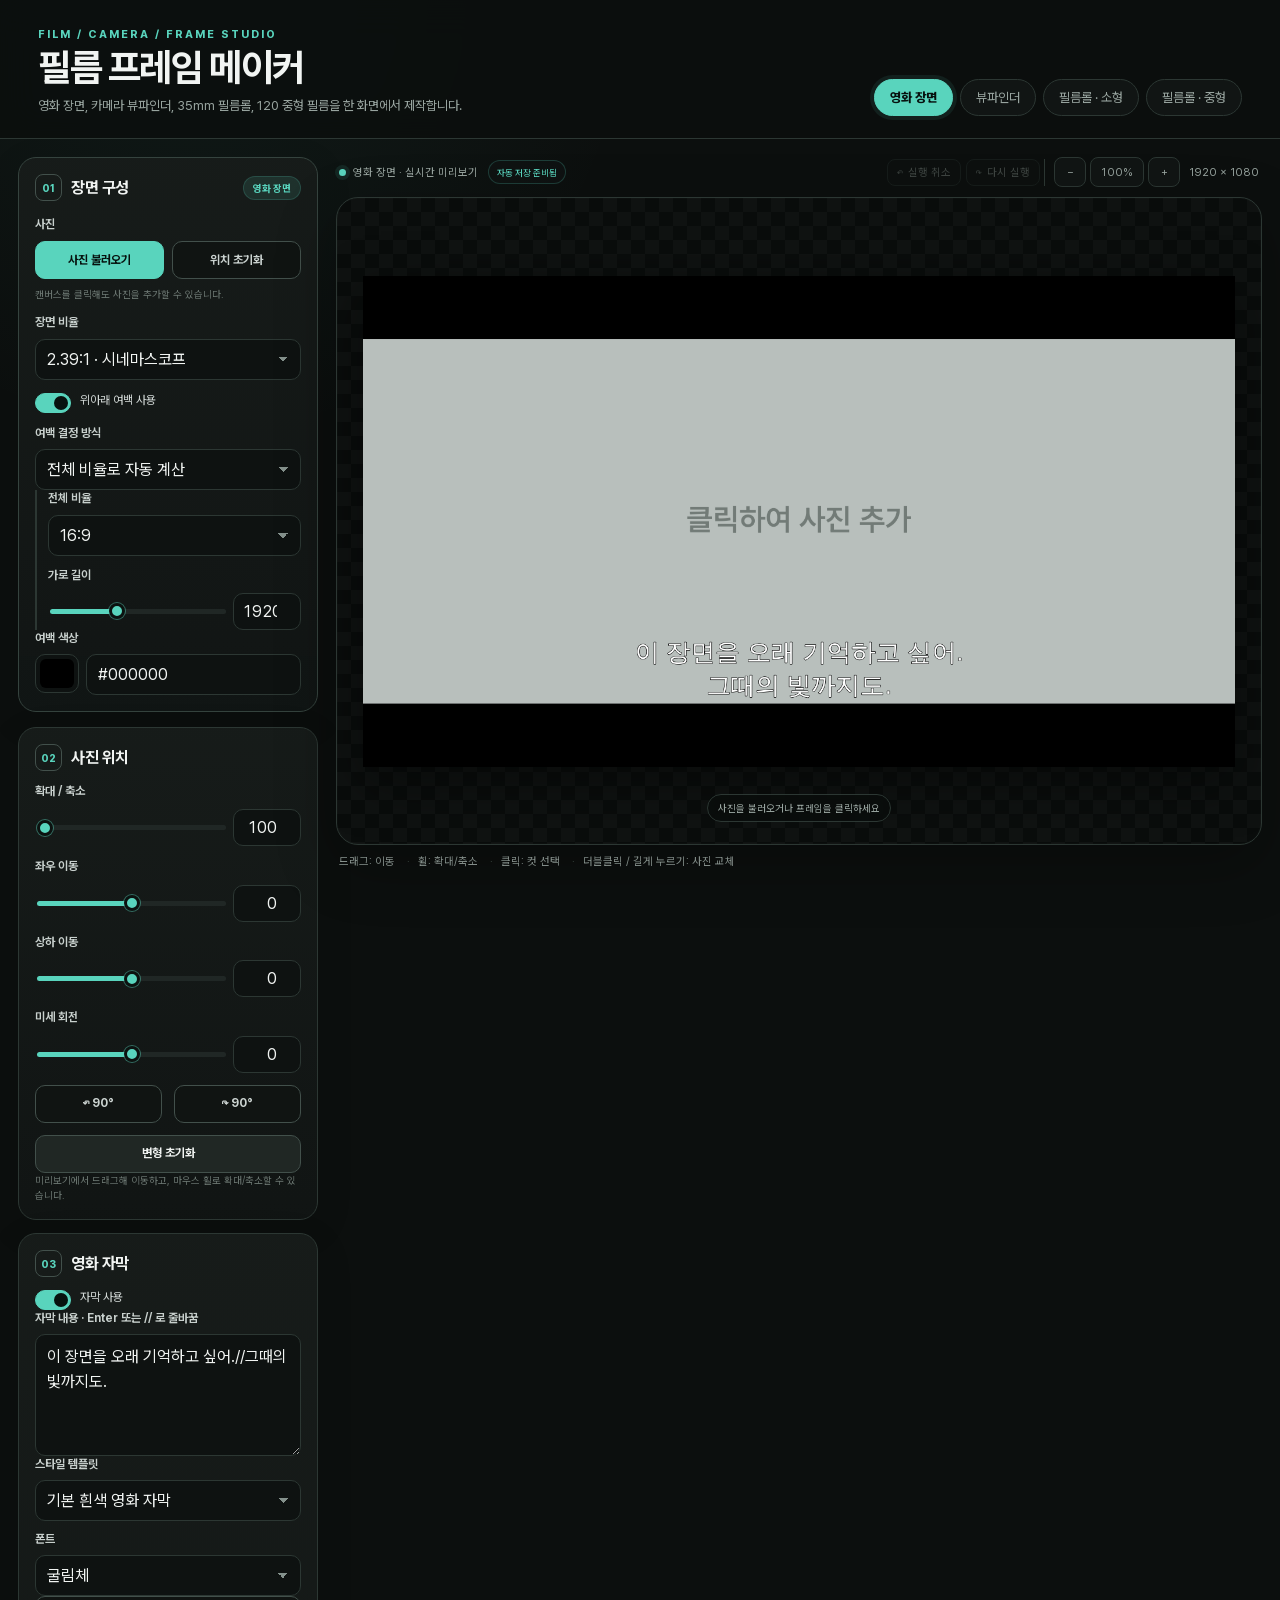
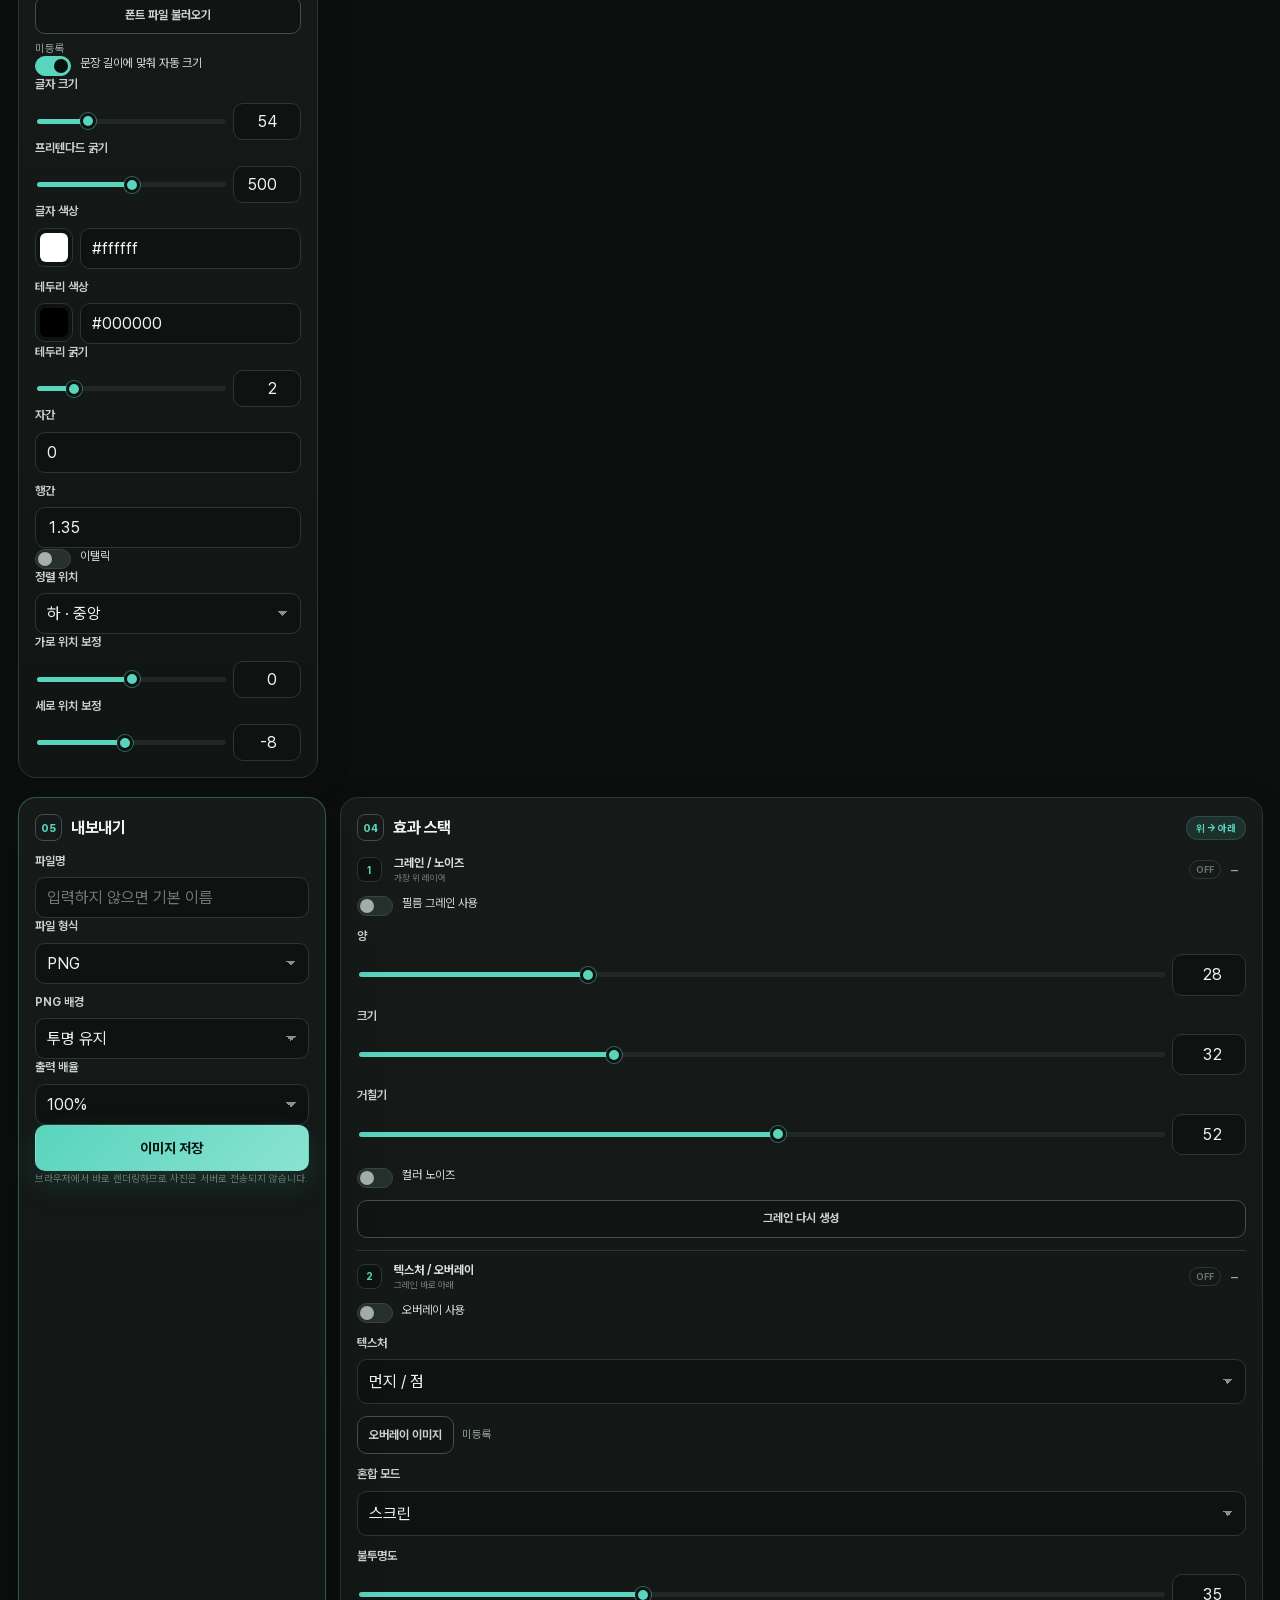
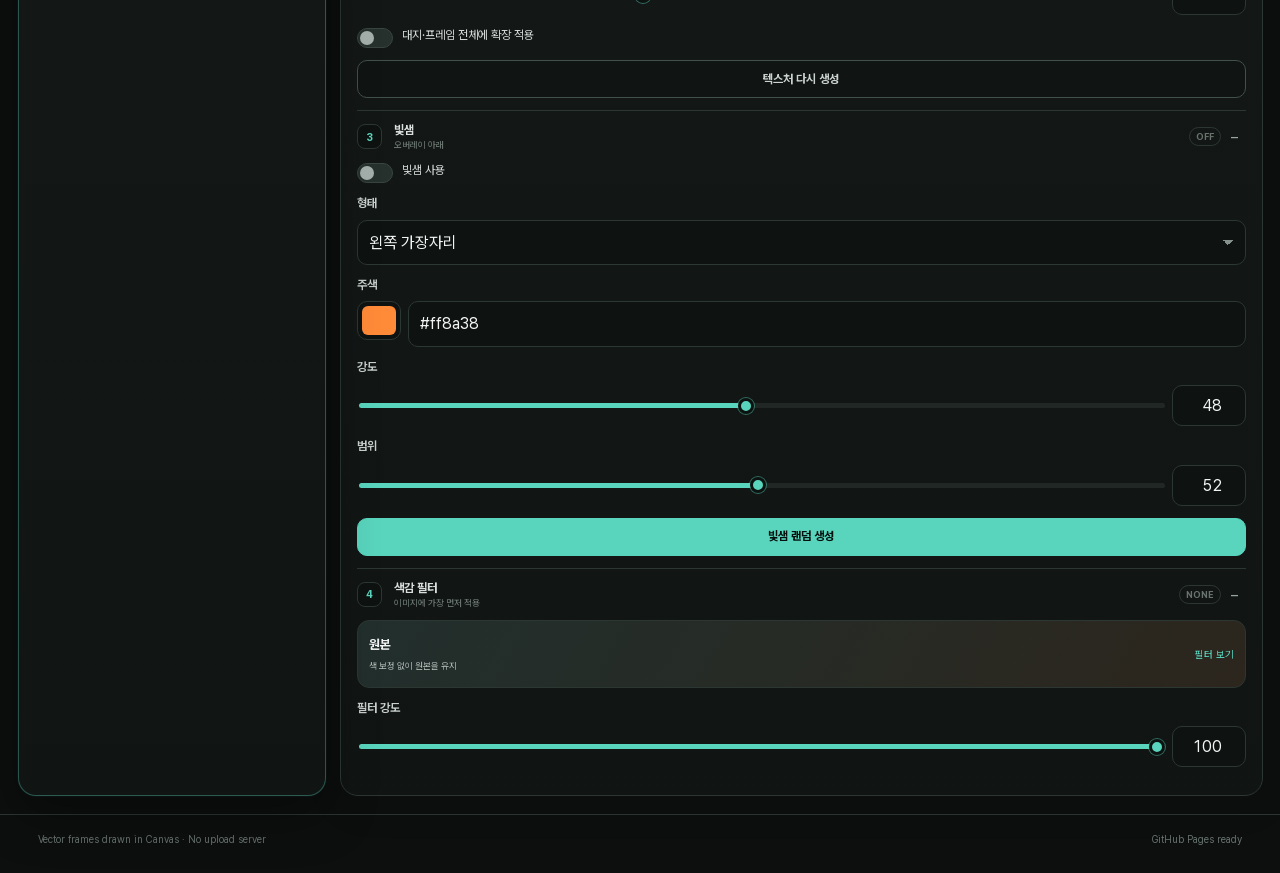
==== commit 0fa11621: "Add files via upload" ====
--- a/index.html
+++ b/index.html
@@ -6,7 +6,7 @@
   <meta name="color-scheme" content="dark">
   <meta name="theme-color" content="#111514">
   <title>필름 프레임 메이커</title>
-  <link rel="stylesheet" href="./css/styles.css">
+  <link rel="stylesheet" href="./css/styles.css?v=3">
 </head>
 <body>
   <header class="app-header">
@@ -74,9 +74,9 @@
             <label class="field">
               <span>여백 결정 방식</span>
               <select id="movieBarsMode">
-                <option value="ratio">전체 이미지 비율 템플릿</option>
-                <option value="size">전체 대지 크기 직접 입력</option>
-                <option value="bar">여백 크기 직접 입력</option>
+                <option value="ratio">전체 비율로 자동 계산</option>
+                <option value="size">대지 크기로 자동 계산</option>
+                <option value="bar">여백 크기 직접 지정</option>
               </select>
             </label>
 
@@ -137,7 +137,14 @@
             <input class="visually-hidden" id="viewfinderImageInput" type="file" accept="image/png,image/jpeg,image/webp">
             <p class="field-help" id="viewfinderImageName">프레임 안쪽을 클릭해도 사진을 추가할 수 있습니다.</p>
           </div>
-          <div class="segmented" role="group" aria-label="방향">
+          <label class="field">
+            <span>뷰파인더 종류</span>
+            <select id="viewfinderStyle">
+              <option value="digital">디지털 카메라</option>
+              <option value="film">필름 카메라</option>
+            </select>
+          </label>
+          <div class="segmented" role="group" aria-label="뷰파인더 방향">
             <button class="segment is-active" data-orientation-target="viewfinder" data-value="landscape">가로</button>
             <button class="segment" data-orientation-target="viewfinder" data-value="portrait">세로</button>
           </div>
@@ -151,9 +158,16 @@
           <label class="toggle-row">
             <input id="viewfinderGrid" type="checkbox" checked>
             <span class="toggle-ui"></span>
-            <span>3분할 가이드 표시</span>
-          </label>
-          <label class="toggle-row">
+            <span>삼분할 가이드 표시</span>
+          </label>
+          <label class="field">
+            <span>가이드 색상</span>
+            <select id="viewfinderGridColor">
+              <option value="white">흰색</option>
+              <option value="black">검정</option>
+            </select>
+          </label>
+          <label class="toggle-row" id="viewfinderRecRow">
             <input id="viewfinderRec" type="checkbox" checked>
             <span class="toggle-ui"></span>
             <span>REC / 배터리 표시</span>
@@ -162,8 +176,12 @@
 
         <div class="mode-panel" data-panel="film35" hidden>
           <div class="field-grid two-col">
-            <label class="field"><span>컷 수</span><input id="film35Count" type="number" min="1" max="36" step="1" value="6"></label>
-            <label class="field"><span>몇 컷마다 줄바꿈</span><input id="film35BreakEvery" type="number" min="1" max="36" step="1" value="6"></label>
+            <label class="field"><span>컷 수</span><input id="film35Count" type="number" min="1" max="36" step="1" value="1"></label>
+            <label class="field"><span>줄바꿈 기준 컷</span><input id="film35BreakEvery" type="number" min="1" max="36" step="1" value="6"></label>
+          </div>
+          <div class="segmented" role="group" aria-label="소형 필름 방향">
+            <button class="segment is-active" data-orientation-target="film35" data-value="landscape">가로</button>
+            <button class="segment" data-orientation-target="film35" data-value="portrait">세로</button>
           </div>
           <div class="callout">미리보기 속 프레임을 클릭하면 해당 컷에 사진을 추가하거나 선택할 수 있습니다.</div>
           <input class="visually-hidden" id="film35CutInput" type="file" accept="image/png,image/jpeg,image/webp">
@@ -179,6 +197,11 @@
             </select>
           </label>
           <button class="button button-full" id="film35ApplyEffectsAll">현재 효과를 모든 컷에 복사</button>
+          <label class="toggle-row">
+            <input id="film35PerCutLightLeak" type="checkbox">
+            <span class="toggle-ui"></span>
+            <span>랜덤 빛샘을 컷마다 다르게 생성</span>
+          </label>
 
           <details open>
             <summary>스트립 배열</summary>
@@ -187,7 +210,7 @@
               <label class="field range-field"><span>줄별 좌우 어긋남</span><div class="range-pair"><input id="film35RowOffset" type="range" min="-800" max="800" step="1" value="0"><input id="film35RowOffsetNumber" type="number" min="-800" max="800" step="1" value="0"></div></label>
               <label class="toggle-row"><input id="film35RandomOffset" type="checkbox"><span class="toggle-ui"></span><span>좌우 어긋남 랜덤</span></label>
               <label class="field range-field"><span>랜덤 어긋남 범위</span><div class="range-pair"><input id="film35OffsetJitter" type="range" min="0" max="800" step="1" value="160"><input id="film35OffsetJitterNumber" type="number" min="0" max="800" step="1" value="160"></div></label>
-              <button class="button button-ghost button-full" id="film35ShuffleOffset">어긋남 다시 섞기</button>
+              <button class="button button-ghost button-full" id="film35ShuffleOffset">다시 섞기</button>
             </div>
           </details>
 
@@ -217,8 +240,8 @@
               <label class="toggle-row"><input id="film35ShadowEnabled" type="checkbox" checked><span class="toggle-ui"></span><span>그림자 사용</span></label>
               <label class="field color-field"><span>그림자 색상</span><div class="color-control"><input id="film35ShadowColor" type="color" value="#000000"><input id="film35ShadowColorText" type="text" value="#000000"></div></label>
               <label class="field range-field"><span>불투명도</span><div class="range-pair"><input id="film35ShadowOpacity" type="range" min="0" max="100" value="45"><input id="film35ShadowOpacityNumber" type="number" min="0" max="100" value="45"></div></label>
-              <label class="field range-field"><span>블러</span><div class="range-pair"><input id="film35ShadowBlur" type="range" min="0" max="160" value="36"><input id="film35ShadowBlurNumber" type="number" min="0" max="160" value="36"></div></label>
-              <div class="field-grid two-col"><label class="field"><span>X 이동</span><input id="film35ShadowX" type="number" min="-500" max="500" value="0"></label><label class="field"><span>Y 이동</span><input id="film35ShadowY" type="number" min="-500" max="500" value="22"></label></div>
+              <label class="field range-field"><span>블러</span><div class="range-pair"><input id="film35ShadowBlur" type="range" min="0" max="160" value="17"><input id="film35ShadowBlurNumber" type="number" min="0" max="160" value="17"></div></label>
+              <div class="field-grid two-col"><label class="field"><span>X 이동</span><input id="film35ShadowX" type="number" min="-500" max="500" value="2"></label><label class="field"><span>Y 이동</span><input id="film35ShadowY" type="number" min="-500" max="500" value="5"></label></div>
             </div>
           </details>
 
@@ -245,17 +268,21 @@
             <input class="visually-hidden" id="film120ImageInput" type="file" accept="image/png,image/jpeg,image/webp">
             <p class="field-help" id="film120ImageName">프레임 안쪽을 클릭해도 사진을 추가할 수 있습니다.</p>
           </div>
-          <div class="segmented" role="group" aria-label="방향"><button class="segment is-active" data-orientation-target="film120" data-value="portrait">세로</button><button class="segment" data-orientation-target="film120" data-value="landscape">가로</button></div>
+          <div class="segmented" role="group" aria-label="중형 필름 방향"><button class="segment is-active" data-orientation-target="film120" data-value="landscape">가로</button><button class="segment" data-orientation-target="film120" data-value="portrait">세로</button></div>
           <label class="field range-field"><span>대지 가로 길이</span><div class="range-pair"><input id="film120Width" type="range" min="640" max="4096" step="1" value="1600"><input id="film120WidthNumber" type="number" min="640" max="4096" step="1" value="1600"></div></label>
           <label class="field color-field"><span>필름 프레임 색상</span><div class="color-control"><input id="film120FrameColor" type="color" value="#201416"><input id="film120FrameColorText" type="text" value="#201416"></div></label>
-          <label class="field"><span>필름 번호</span><input id="film120Number" type="text" value="120" maxlength="8"></label>
+          <div class="field-grid two-col">
+            <label class="field"><span>필름 번호</span><input id="film120Number" type="text" value="120" maxlength="8"></label>
+            <label class="field"><span>컷 번호</span><input id="film120CutNumber" type="text" value="01" maxlength="8"></label>
+          </div>
+          <label class="field"><span>우측 상단 표기</span><input id="film120EdgeText" type="text" value="400" maxlength="24"></label>
         </div>
       </section>
 
       <section class="panel">
         <div class="panel-heading compact-heading"><div><span class="panel-index">02</span><h2>사진 위치</h2></div></div>
         <div class="transform-grid">
-          <label class="field range-field span-2"><span>확대 / 축소</span><div class="range-pair"><input id="imageZoom" type="range" min="50" max="400" value="100"><input id="imageZoomNumber" type="number" min="50" max="400" value="100"></div></label>
+          <label class="field range-field span-2"><span>확대 / 축소</span><div class="range-pair"><input id="imageZoom" type="range" min="100" max="800" value="100"><input id="imageZoomNumber" type="number" min="100" max="800" value="100"></div></label>
           <label class="field range-field span-2"><span>좌우 이동</span><div class="range-pair"><input id="imageOffsetX" type="range" min="-100" max="100" value="0"><input id="imageOffsetXNumber" type="number" min="-100" max="100" value="0"></div></label>
           <label class="field range-field span-2"><span>상하 이동</span><div class="range-pair"><input id="imageOffsetY" type="range" min="-100" max="100" value="0"><input id="imageOffsetYNumber" type="number" min="-100" max="100" value="0"></div></label>
           <label class="field range-field span-2"><span>미세 회전</span><div class="range-pair"><input id="imageAngle" type="range" min="-45" max="45" step="0.1" value="0"><input id="imageAngleNumber" type="number" min="-45" max="45" step="0.1" value="0"></div></label>
@@ -269,8 +296,8 @@
       <section class="panel" data-subtitle-panel>
         <div class="panel-heading compact-heading"><div><span class="panel-index">03</span><h2>영화 자막</h2></div></div>
         <label class="toggle-row"><input id="subtitleEnabled" type="checkbox" checked><span class="toggle-ui"></span><span>자막 사용</span></label>
-        <label class="field"><span>자막 내용 · 줄바꿈은 //</span><textarea id="subtitleText" rows="4">이 장면을 오래 기억하고 싶어.//그때의 빛까지도.</textarea></label>
-        <div class="field-grid two-col"><label class="field"><span>스타일 템플릿</span><select id="subtitleTemplate"><option value="classic">클래식 흰 자막</option><option value="festival">영화제 산세리프</option><option value="noir">누아르 이탤릭</option><option value="archive">아카이브 명조</option><option value="soft">소프트 크림</option></select></label><label class="field"><span>폰트</span><select id="subtitleFont"><option value="Gulim">굴림체</option><option value="Dotum">돋움체</option><option value="Batang">명조체</option><option value="ChosunMyeongjo">조선일보명조체</option><option value="PretendardVariable">프리텐다드</option><option value="custom">사용자 폰트</option></select></label></div>
+        <label class="field"><span>자막 내용 · Enter 또는 // 로 줄바꿈</span><textarea id="subtitleText" rows="4">이 장면을 오래 기억하고 싶어.//그때의 빛까지도.</textarea></label>
+        <div class="field-grid two-col"><label class="field"><span>스타일 템플릿</span><select id="subtitleTemplate"><option value="classic">기본 흰색 영화 자막</option><option value="festival">왼쪽 하단 고딕 자막</option><option value="noir">중앙 명조 이탤릭 자막</option><option value="archive">좌상단 기록용 명조 자막</option><option value="soft">크림색 감성 자막</option></select></label><label class="field"><span>폰트</span><select id="subtitleFont"><option value="Gulim">굴림체</option><option value="Dotum">돋움체</option><option value="Batang">명조체</option><option value="ChosunMyeongjo">조선일보명조체</option><option value="PretendardVariable">프리텐다드</option><option value="custom">사용자 폰트</option></select></label></div>
         <div class="button-row"><button class="button button-ghost" id="customFontBtn">폰트 파일 불러오기</button><span id="customFontName" class="inline-status">미등록</span></div>
         <input class="visually-hidden" id="customFontInput" type="file" accept=".ttf,.otf,.woff,.woff2">
         <label class="toggle-row"><input id="subtitleAutoSize" type="checkbox" checked><span class="toggle-ui"></span><span>문장 길이에 맞춰 자동 크기</span></label>
@@ -288,19 +315,42 @@
 
     <section class="preview-column">
       <div class="preview-toolbar">
-        <div><span class="status-dot"></span><span id="previewStatus">실시간 미리보기</span></div>
-        <div class="preview-actions"><button class="icon-button" id="previewFitBtn" title="미리보기 맞춤">맞춤</button><span id="previewSizeLabel">1920 × 1080</span></div>
+        <div class="preview-status-group">
+          <span><span class="status-dot"></span><span id="previewStatus">실시간 미리보기</span></span>
+          <span class="save-status" id="saveStatus" data-state="ready" role="status" aria-live="polite">자동 저장 준비 중…</span>
+        </div>
+        <div class="preview-actions">
+          <div class="history-actions" aria-label="편집 기록">
+            <button class="icon-button history-button" id="undoButton" type="button" disabled aria-label="실행 취소">↶ <span>실행 취소</span></button>
+            <button class="icon-button history-button" id="redoButton" type="button" disabled aria-label="다시 실행">↷ <span>다시 실행</span></button>
+          </div>
+          <div class="preview-zoom-controls" aria-label="미리보기 확대 축소">
+            <button class="icon-button" id="previewZoomOut" type="button" aria-label="미리보기 축소">−</button>
+            <button class="icon-button preview-zoom-value" id="previewZoomReset" type="button" title="미리보기 맞춤">100%</button>
+            <button class="icon-button" id="previewZoomIn" type="button" aria-label="미리보기 확대">＋</button>
+          </div>
+          <span id="previewSizeLabel">1920 × 1080</span>
+        </div>
       </div>
       <div class="canvas-stage" id="canvasStage">
         <canvas id="previewCanvas" aria-label="결과 미리보기"></canvas>
         <div class="canvas-hint" id="canvasHint">사진을 불러오거나 프레임을 클릭하세요</div>
       </div>
       <div class="preview-footer">
-        <span>드래그: 이동</span><span>휠: 확대/축소</span><span>클릭: 컷 선택</span>
+        <span>드래그: 이동</span><span>휠: 확대/축소</span><span>클릭: 컷 선택</span><span>더블클릭 / 길게 누르기: 사진 교체</span>
       </div>
     </section>
 
     <aside class="sidebar sidebar-right">
+      <section class="panel export-panel">
+        <div class="panel-heading compact-heading"><div><span class="panel-index">05</span><h2>내보내기</h2></div></div>
+        <label class="field"><span>파일명</span><input id="exportFilename" type="text" placeholder="입력하지 않으면 기본 이름"></label>
+        <div class="field-grid two-col"><label class="field"><span>파일 형식</span><select id="exportFormat"><option value="png">PNG</option><option value="jpg">JPG</option></select></label><label class="field"><span>PNG 배경</span><select id="exportPngBackground"><option value="transparent">투명 유지</option><option value="white">흰 배경</option></select></label></div>
+        <label class="field"><span>출력 배율</span><select id="exportScale"><option value="1">100%</option><option value="1.5">150%</option><option value="2">200%</option></select></label>
+        <button class="button button-export button-full" id="exportButton">이미지 저장</button>
+        <p class="export-note" id="exportNote">브라우저에서 바로 렌더링하므로 사진은 서버로 전송되지 않습니다.</p>
+      </section>
+
       <section class="panel effect-stack">
         <div class="panel-heading"><div><span class="panel-index">04</span><h2>효과 스택</h2></div><span class="layer-order">위 → 아래</span></div>
 
@@ -325,7 +375,7 @@
             <input class="visually-hidden" id="overlayImageInput" type="file" accept="image/png,image/jpeg,image/webp">
             <label class="field"><span>혼합 모드</span><select id="overlayBlend"><option value="multiply">곱하기</option><option value="divide">나누기</option><option value="screen" selected>스크린</option><option value="overlay">오버레이</option><option value="lighten">비교(밝음)</option><option value="darken">비교(어두움)</option><option value="hard-light">하드 라이트</option><option value="soft-light">소프트 라이트</option><option value="color-dodge">발광</option></select></label>
             <label class="field range-field"><span>불투명도</span><div class="range-pair"><input id="overlayOpacity" type="range" min="0" max="100" value="35"><input id="overlayOpacityNumber" type="number" min="0" max="100" value="35"></div></label>
-            <label class="toggle-row"><input id="overlayIncludeFrame" type="checkbox"><span class="toggle-ui"></span><span>프레임까지 포함해 적용</span></label>
+            <label class="toggle-row"><input id="overlayIncludeFrame" type="checkbox"><span class="toggle-ui"></span><span>대지·프레임 전체에 확장 적용</span></label>
             <button class="button button-ghost button-full" id="overlayReseed">텍스처 다시 생성</button>
           </div>
         </details>
@@ -352,14 +402,7 @@
         </details>
       </section>
 
-      <section class="panel export-panel">
-        <div class="panel-heading compact-heading"><div><span class="panel-index">05</span><h2>내보내기</h2></div></div>
-        <label class="field"><span>파일명</span><input id="exportFilename" type="text" placeholder="입력하지 않으면 기본 이름"></label>
-        <div class="field-grid two-col"><label class="field"><span>파일 형식</span><select id="exportFormat"><option value="png">PNG</option><option value="jpg">JPG</option></select></label><label class="field"><span>PNG 배경</span><select id="exportPngBackground"><option value="transparent">투명 유지</option><option value="white">흰 배경</option></select></label></div>
-        <label class="field"><span>출력 배율</span><select id="exportScale"><option value="1">100%</option><option value="1.5">150%</option><option value="2">200%</option></select></label>
-        <button class="button button-export button-full" id="exportButton">이미지 저장</button>
-        <p class="export-note" id="exportNote">브라우저에서 바로 렌더링하므로 사진은 서버로 전송되지 않습니다.</p>
-      </section>
+
     </aside>
   </main>
 
@@ -368,6 +411,6 @@
     <span>GitHub Pages ready</span>
   </footer>
 
-  <script src="./js/app.js"></script>
+  <script src="./js/app.js?v=3"></script>
 </body>
 </html>
--- a/css/styles.css
+++ b/css/styles.css
@@ -155,7 +155,7 @@
   appearance: none;
   height: 5px;
   border-radius: 999px;
-  background: linear-gradient(90deg, #202725 0 var(--value), var(--accent) var(--value) 100%);
+  background: linear-gradient(90deg, var(--accent) 0 var(--value), #202725 var(--value) 100%);
   outline: none;
 }
 input[type="range"]::-webkit-slider-thumb { appearance: none; width: 16px; height: 16px; border-radius: 50%; background: var(--accent); border: 3px solid #0c1210; box-shadow: 0 0 0 1px rgba(89,212,189,.45); }
@@ -211,7 +211,7 @@
   border-radius: 22px;
   box-shadow: var(--shadow), inset 0 0 0 1px rgba(255,255,255,.01);
 }
-#previewCanvas { max-width: 100%; max-height: 78vh; width: auto; height: auto; display: block; box-shadow: 0 16px 50px rgba(0,0,0,.4); cursor: grab; touch-action: none; }
+#previewCanvas { max-width: none; max-height: none; width: auto; height: auto; display: block; box-shadow: 0 16px 50px rgba(0,0,0,.4); cursor: grab; touch-action: none; }
 #previewCanvas.is-dragging { cursor: grabbing; }
 .canvas-hint { position: absolute; inset: auto 50% 22px auto; transform: translateX(50%); border: 1px solid var(--line); background: rgba(10,13,12,.86); color: var(--muted); padding: 7px 10px; border-radius: 999px; font-size: 10px; pointer-events: none; backdrop-filter: blur(8px); }
 .preview-footer { padding: 10px 3px 0; justify-content: flex-start; flex-wrap: wrap; }
@@ -248,7 +248,7 @@
 
 @media (max-width: 1320px) {
   .workspace { grid-template-columns: 300px minmax(400px,1fr); }
-  .sidebar-right { grid-column: 1 / -1; grid-template-columns: minmax(0,1.5fr) minmax(280px,.5fr); }
+  .sidebar-right { grid-column: 1 / -1; grid-template-columns: minmax(280px,.5fr) minmax(0,1.5fr); }
   .preview-column { top: 128px; }
 }
 
@@ -270,3 +270,138 @@
   .filter-menu { grid-template-columns: 1fr; }
   .app-footer { flex-direction: column; padding: 16px; }
 }
+
+/* Autosave and edit history */
+.preview-status-group {
+  display: flex;
+  align-items: center;
+  gap: 10px;
+  min-width: 0;
+  flex-wrap: wrap;
+}
+.save-status {
+  display: inline-flex;
+  align-items: center;
+  min-height: 24px;
+  padding: 4px 8px;
+  border: 1px solid var(--line);
+  border-radius: 999px;
+  background: rgba(17, 21, 20, .76);
+  color: var(--muted-2);
+  font-size: 9px;
+  white-space: nowrap;
+}
+.save-status[data-state="pending"],
+.save-status[data-state="saving"] { color: var(--warm); border-color: rgba(232, 195, 143, .28); }
+.save-status[data-state="saved"],
+.save-status[data-state="restored"],
+.save-status[data-state="ready"] { color: var(--accent); border-color: rgba(89, 212, 189, .22); }
+.save-status[data-state="error"] { color: var(--danger); border-color: rgba(255, 95, 102, .3); }
+.history-actions {
+  display: flex;
+  align-items: center;
+  gap: 5px;
+  padding-right: 4px;
+  border-right: 1px solid var(--line);
+}
+.history-button {
+  display: inline-flex;
+  align-items: center;
+  justify-content: center;
+  gap: 5px;
+  min-width: 34px;
+}
+.icon-button:hover:not(:disabled) { border-color: var(--line-strong); background: var(--surface-2); }
+.icon-button:disabled { cursor: not-allowed; opacity: .36; }
+
+@media (max-width: 1120px) {
+  .history-button span { display: none; }
+}
+
+@media (max-width: 680px) {
+  .preview-toolbar { align-items: flex-start; flex-direction: column; }
+  .preview-actions { width: 100%; justify-content: space-between; }
+  .save-status { white-space: normal; }
+}
+
+
+/* v3 usability and responsive layout */
+.panel { container-type: inline-size; }
+.field > span,
+.field-label,
+.toggle-row,
+.details-body,
+.callout { line-height: 1.45; }
+.field > span,
+.field-label { min-height: 1.35em; overflow-wrap: anywhere; }
+.button-row { flex-wrap: wrap; align-items: stretch; }
+.button-row .button { flex: 0 1 auto; min-width: 0; }
+.button-row .inline-status { flex: 1 1 90px; align-self: center; }
+.button { min-height: 38px; white-space: normal; line-height: 1.3; }
+.field-grid.two-col { grid-template-columns: repeat(2, minmax(0, 1fr)); align-items: start; }
+.range-field { gap: 9px; }
+.range-pair { min-width: 0; }
+.range-pair input[type="range"] { min-width: 0; }
+.range-pair input[type="number"] { min-width: 62px; font-variant-numeric: tabular-nums; }
+input[type="number"] { font-variant-numeric: tabular-nums; }
+textarea { overflow-wrap: anywhere; }
+.toggle-row { align-items: flex-start; }
+.toggle-ui { margin-top: 1px; }
+
+.export-panel {
+  position: sticky;
+  top: 126px;
+  z-index: 12;
+  border-color: rgba(89,212,189,.34);
+  box-shadow: 0 18px 50px rgba(0,0,0,.34), 0 0 0 1px rgba(89,212,189,.04);
+}
+
+.preview-zoom-controls {
+  display: inline-grid;
+  grid-template-columns: 32px minmax(54px, auto) 32px;
+  align-items: center;
+  gap: 4px;
+}
+.preview-zoom-controls .icon-button { min-height: 30px; padding: 5px 7px; }
+.preview-zoom-value { font-variant-numeric: tabular-nums; }
+.canvas-stage.is-zoomed { place-items: start; }
+.canvas-stage.is-zoomed #previewCanvas { margin: 0 auto; }
+
+@container (max-width: 300px) {
+  .field-grid.two-col { grid-template-columns: 1fr; }
+  .range-pair { grid-template-columns: minmax(0, 1fr) 68px; }
+  .button-row .button { flex: 1 1 120px; }
+  .button-row .inline-status { flex-basis: 100%; }
+}
+
+@media (max-width: 1320px) {
+  .export-panel { position: static; }
+}
+
+@media (max-width: 900px) {
+  .sidebar-right { display: grid; }
+  .export-panel { order: -1; }
+  .preview-toolbar { gap: 10px; }
+  .preview-actions { flex-wrap: wrap; }
+}
+
+@media (max-width: 640px) {
+  .workspace { padding: 8px; gap: 10px; }
+  .panel { padding: 14px; border-radius: 15px; }
+  .mode-tabs { width: 100%; display: grid; grid-template-columns: repeat(2, minmax(0,1fr)); }
+  .mode-tab { width: 100%; text-align: center; }
+  .preview-actions { align-items: center; }
+  .preview-zoom-controls { margin-left: auto; }
+  .canvas-stage { min-height: 46vh; padding: 9px; border-radius: 16px; }
+}
+
+@media (max-width: 430px) {
+  .field-grid.two-col { grid-template-columns: 1fr; }
+  .transform-grid { grid-template-columns: 1fr 1fr; }
+  .range-pair { grid-template-columns: minmax(0,1fr) 64px; gap: 7px; }
+  input[type="text"], input[type="number"], textarea, select { padding: 10px; }
+  .preview-actions { justify-content: flex-start; }
+  .history-actions { width: 100%; border-right: 0; padding-right: 0; }
+  .preview-zoom-controls { margin-left: 0; }
+  #previewSizeLabel { width: 100%; }
+}
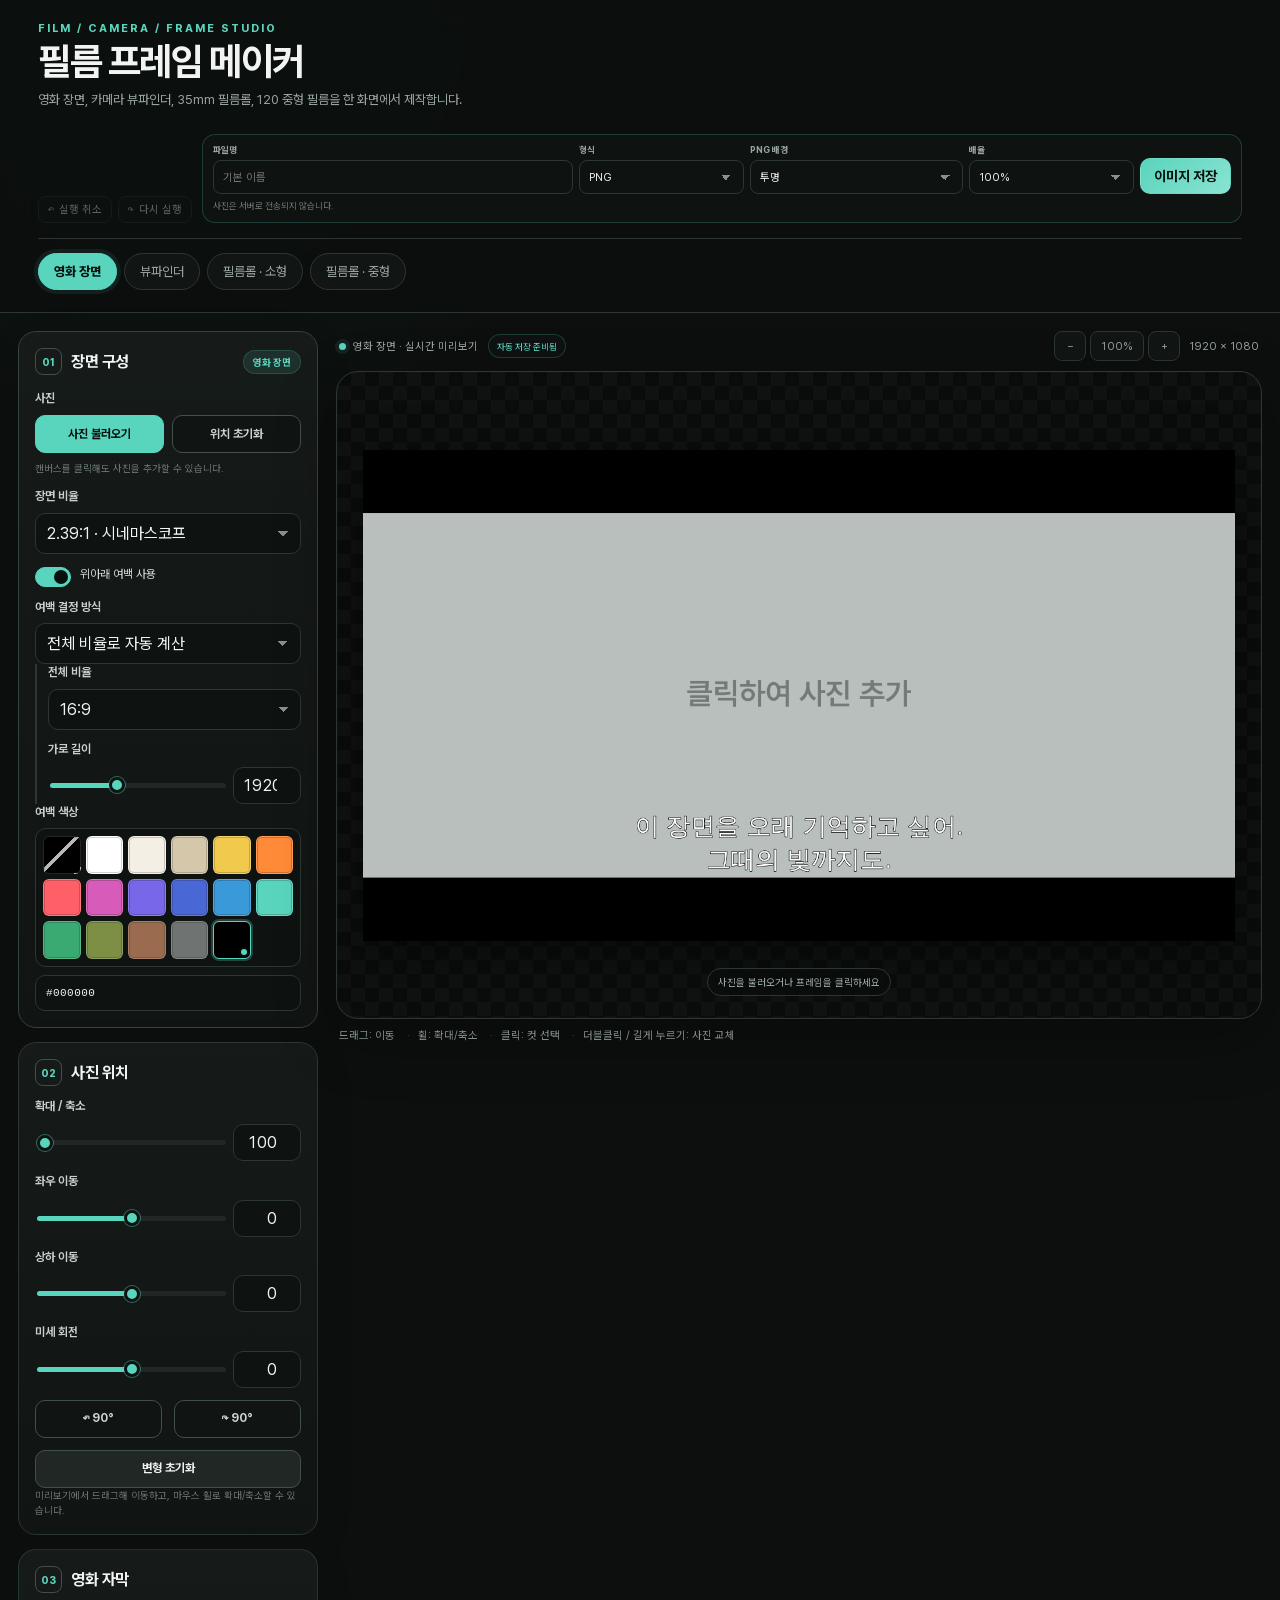
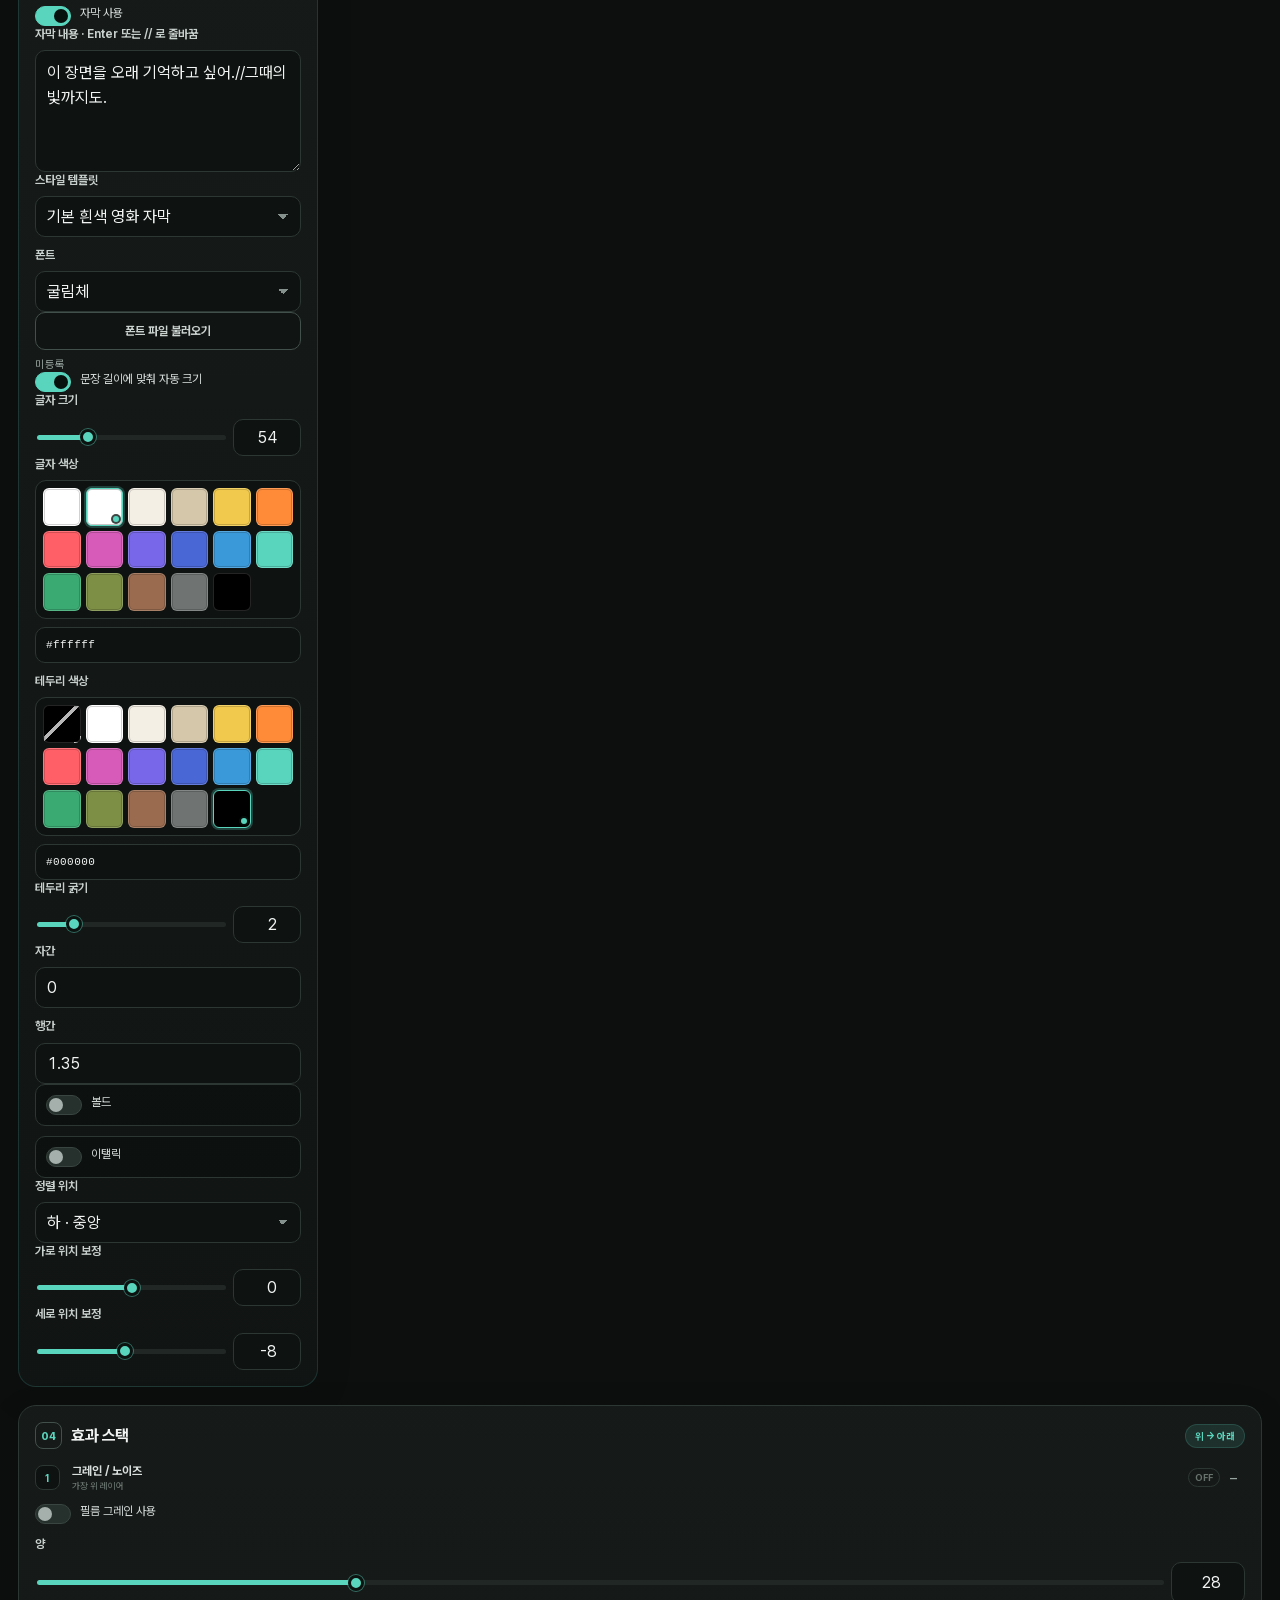
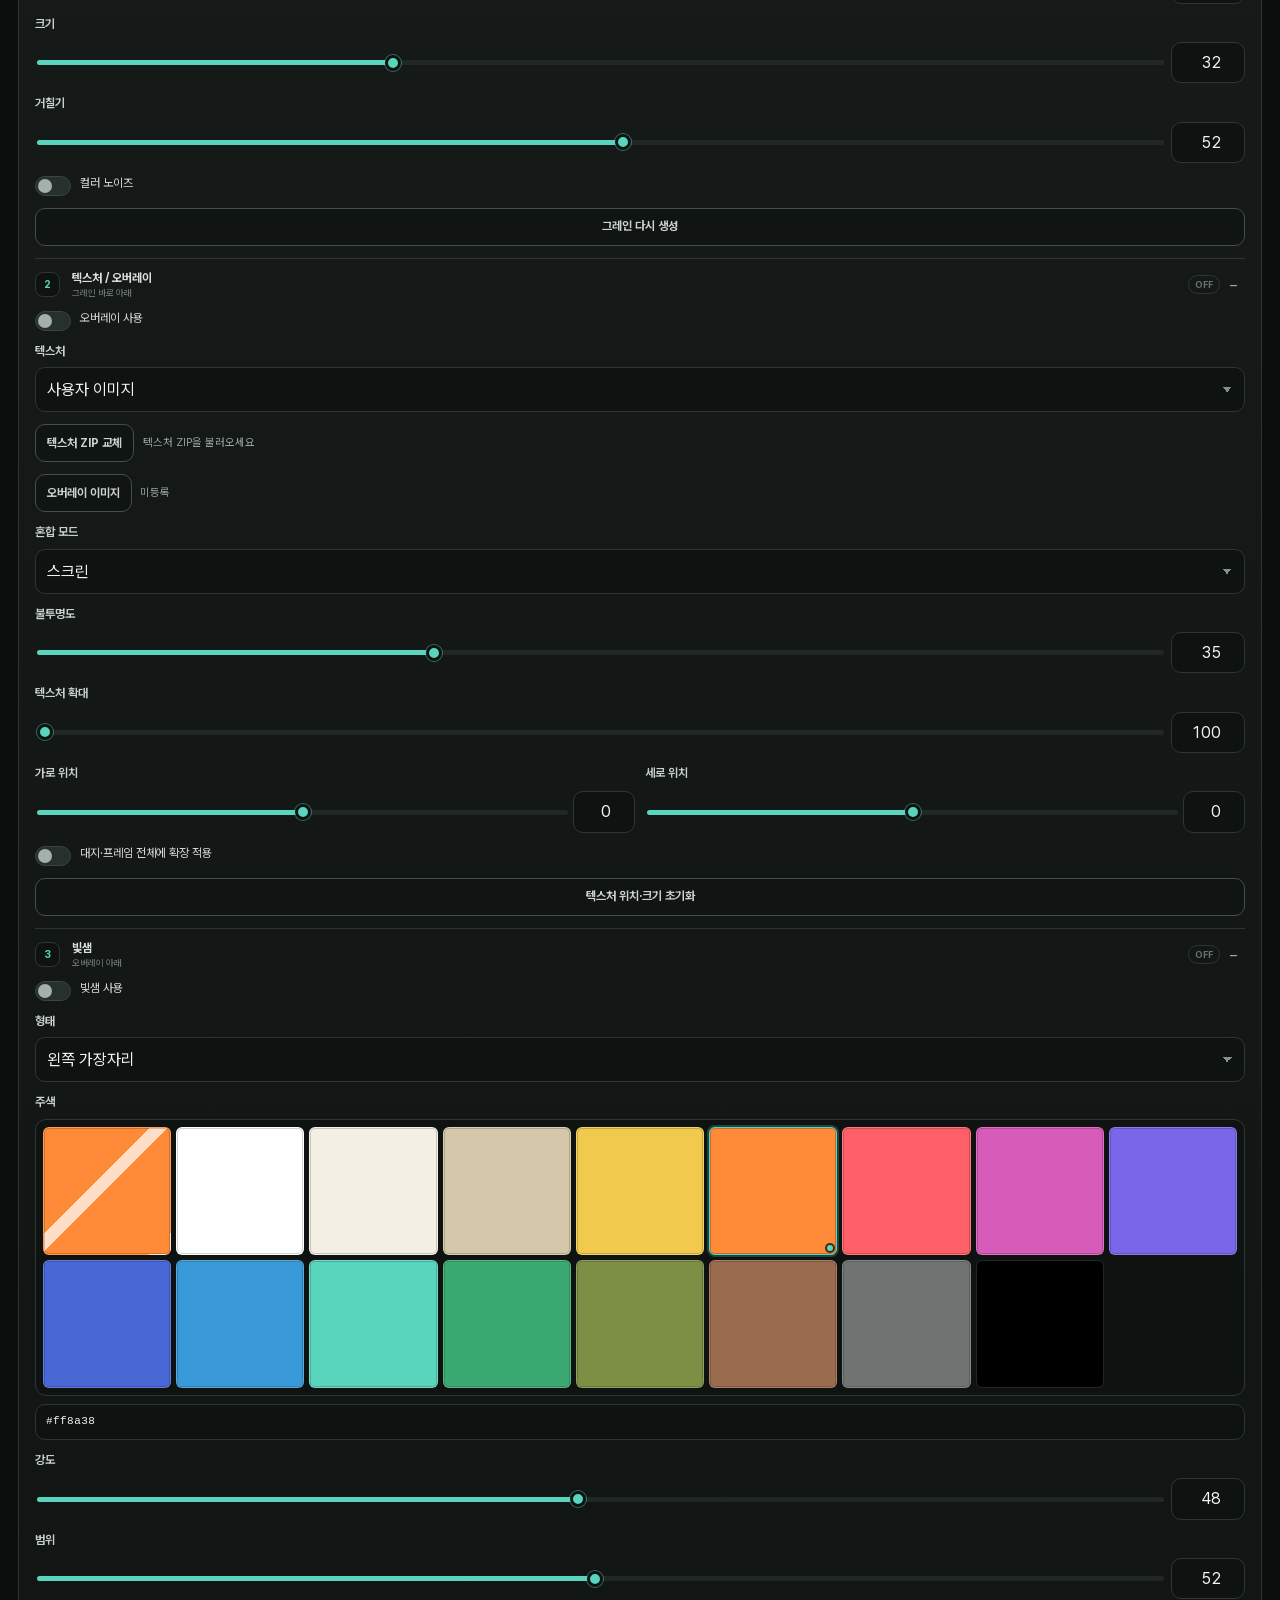
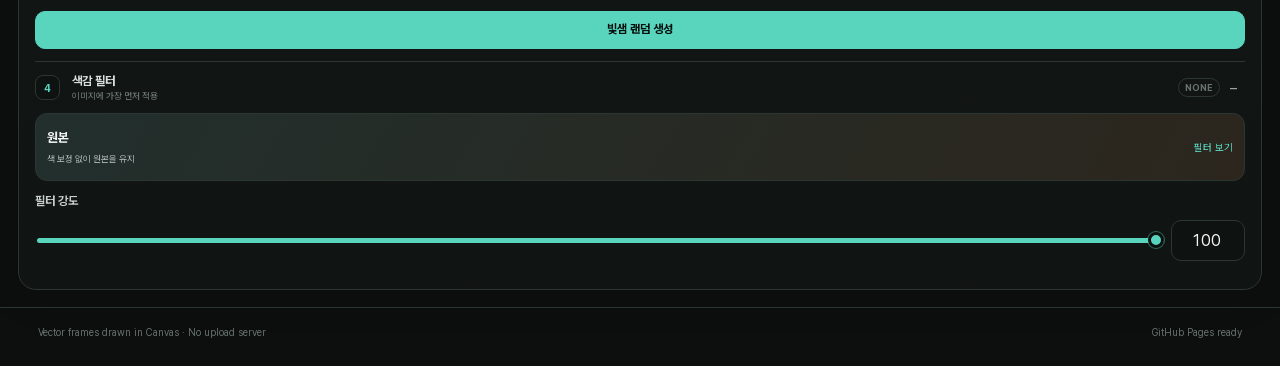
==== commit 58a49c94: "Add files via upload" ====
--- a/index.html
+++ b/index.html
@@ -6,14 +6,30 @@
   <meta name="color-scheme" content="dark">
   <meta name="theme-color" content="#111514">
   <title>필름 프레임 메이커</title>
-  <link rel="stylesheet" href="./css/styles.css?v=3">
+  <link rel="stylesheet" href="./css/styles.css?v=10">
 </head>
 <body>
   <header class="app-header">
-    <div class="brand-block">
-      <p class="eyebrow">FILM / CAMERA / FRAME STUDIO</p>
-      <h1>필름 프레임 메이커</h1>
-      <p class="subcopy">영화 장면, 카메라 뷰파인더, 35mm 필름롤, 120 중형 필름을 한 화면에서 제작합니다.</p>
+    <div class="header-top-row">
+      <div class="brand-block">
+        <p class="eyebrow">FILM / CAMERA / FRAME STUDIO</p>
+        <h1>필름 프레임 메이커</h1>
+        <p class="subcopy">영화 장면, 카메라 뷰파인더, 35mm 필름롤, 120 중형 필름을 한 화면에서 제작합니다.</p>
+      </div>
+      <div class="top-action-bar" aria-label="작업 도구">
+        <div class="top-action-group top-history-actions" aria-label="편집 기록">
+          <button class="icon-button history-button" id="undoButton" type="button" disabled aria-label="실행 취소">↶ <span>실행 취소</span></button>
+          <button class="icon-button history-button" id="redoButton" type="button" disabled aria-label="다시 실행">↷ <span>다시 실행</span></button>
+        </div>
+        <div class="top-action-group export-quick-controls" aria-label="내보내기 설정">
+          <label class="compact-field export-name-field"><span>파일명</span><input id="exportFilename" type="text" placeholder="기본 이름"></label>
+          <label class="compact-field"><span>형식</span><select id="exportFormat"><option value="png">PNG</option><option value="jpg">JPG</option></select></label>
+          <label class="compact-field"><span>PNG 배경</span><select id="exportPngBackground"><option value="transparent">투명</option><option value="white">흰색</option></select></label>
+          <label class="compact-field"><span>배율</span><select id="exportScale"><option value="1">100%</option><option value="1.5">150%</option><option value="2">200%</option></select></label>
+          <button class="button button-export top-export-button" id="exportButton">이미지 저장</button>
+          <span class="top-export-note" id="exportNote">사진은 서버로 전송되지 않습니다.</span>
+        </div>
+      </div>
     </div>
     <nav class="mode-tabs" aria-label="메이커 선택">
       <button class="mode-tab is-active" data-mode="movie">영화 장면</button>
@@ -155,23 +171,6 @@
               <input id="viewfinderWidthNumber" type="number" min="640" max="4096" step="1" value="1920">
             </div>
           </label>
-          <label class="toggle-row">
-            <input id="viewfinderGrid" type="checkbox" checked>
-            <span class="toggle-ui"></span>
-            <span>삼분할 가이드 표시</span>
-          </label>
-          <label class="field">
-            <span>가이드 색상</span>
-            <select id="viewfinderGridColor">
-              <option value="white">흰색</option>
-              <option value="black">검정</option>
-            </select>
-          </label>
-          <label class="toggle-row" id="viewfinderRecRow">
-            <input id="viewfinderRec" type="checkbox" checked>
-            <span class="toggle-ui"></span>
-            <span>REC / 배터리 표시</span>
-          </label>
         </div>
 
         <div class="mode-panel" data-panel="film35" hidden>
@@ -189,20 +188,6 @@
             <label class="field"><span>선택 컷</span><input id="film35SelectedCut" type="number" min="1" max="36" step="1" value="1"></label>
             <div class="field action-field"><span>사진</span><button class="button button-accent" id="film35UploadCutBtn">선택 컷 추가/교체</button></div>
           </div>
-          <label class="field">
-            <span>효과 적용 범위</span>
-            <select id="film35EffectScope">
-              <option value="all">전체 컷 일괄</option>
-              <option value="cut">선택 컷만</option>
-            </select>
-          </label>
-          <button class="button button-full" id="film35ApplyEffectsAll">현재 효과를 모든 컷에 복사</button>
-          <label class="toggle-row">
-            <input id="film35PerCutLightLeak" type="checkbox">
-            <span class="toggle-ui"></span>
-            <span>랜덤 빛샘을 컷마다 다르게 생성</span>
-          </label>
-
           <details open>
             <summary>스트립 배열</summary>
             <div class="details-body">
@@ -211,14 +196,24 @@
               <label class="toggle-row"><input id="film35RandomOffset" type="checkbox"><span class="toggle-ui"></span><span>좌우 어긋남 랜덤</span></label>
               <label class="field range-field"><span>랜덤 어긋남 범위</span><div class="range-pair"><input id="film35OffsetJitter" type="range" min="0" max="800" step="1" value="160"><input id="film35OffsetJitterNumber" type="number" min="0" max="800" step="1" value="160"></div></label>
               <button class="button button-ghost button-full" id="film35ShuffleOffset">다시 섞기</button>
-            </div>
-          </details>
-
-          <details>
-            <summary>필름 표기</summary>
-            <div class="details-body">
-              <label class="toggle-row"><input id="film35TextEnabled" type="checkbox" checked><span class="toggle-ui"></span><span>두 칸마다 텍스트 표시</span></label>
-              <label class="field"><span>표기 텍스트</span><input id="film35EdgeText" type="text" value="KODAK 400" maxlength="40"></label>
+              <div class="free-transform-block">
+                <button class="button button-ghost button-full free-transform-toggle" id="film35FreeTransformToggle" type="button" aria-pressed="false">자유변환 모드</button>
+                <div class="free-transform-controls" id="film35FreeTransformControls" hidden>
+                  <div class="callout">한 줄을 하나의 객체로 선택합니다. 미리보기에서 드래그해 이동하고, 모서리 핸들로 확대·축소하며, 위쪽 원형 핸들로 회전할 수 있습니다.</div>
+                  <label class="field"><span>선택한 필름 줄</span><input id="film35SelectedStrip" type="number" min="1" max="1" step="1" value="1"></label>
+                  <div class="field-grid two-col">
+                    <label class="field"><span>X 이동</span><input id="film35StripX" type="number" min="-12000" max="12000" step="1" value="0"></label>
+                    <label class="field"><span>Y 이동</span><input id="film35StripY" type="number" min="-12000" max="12000" step="1" value="0"></label>
+                  </div>
+                  <label class="field range-field"><span>줄 크기</span><div class="range-pair"><input id="film35StripScale" type="range" min="10" max="500" step="1" value="100"><input id="film35StripScaleNumber" type="number" min="10" max="500" step="1" value="100"></div></label>
+                  <label class="field range-field"><span>줄 회전</span><div class="range-pair"><input id="film35StripRotation" type="range" min="-180" max="180" step="0.1" value="0"><input id="film35StripRotationNumber" type="number" min="-180" max="180" step="0.1" value="0"></div></label>
+                  <div class="button-row layer-buttons">
+                    <button class="button button-ghost" id="film35StripBackward" type="button">한 단계 뒤로</button>
+                    <button class="button button-ghost" id="film35StripForward" type="button">한 단계 앞으로</button>
+                  </div>
+                  <button class="button button-ghost button-full" id="film35StripReset" type="button">선택 줄 변환 초기화</button>
+                </div>
+              </div>
             </div>
           </details>
 
@@ -231,6 +226,7 @@
               <label class="field"><span>필름 크기</span><select id="film35SizeMode"><option value="auto">대지에 자동 맞춤</option><option value="manual">직접 입력</option></select></label>
               <label class="field range-field" id="film35FrameWidthWrap" hidden><span>한 컷 가로 길이</span><div class="range-pair"><input id="film35FrameWidth" type="range" min="120" max="1600" step="1" value="420"><input id="film35FrameWidthNumber" type="number" min="120" max="1600" step="1" value="420"></div></label>
               <label class="field range-field" id="film35FitPaddingWrap" hidden><span>맞춤 여백</span><div class="range-pair"><input id="film35FitPadding" type="range" min="0" max="1600" step="1" value="240"><input id="film35FitPaddingNumber" type="number" min="0" max="1600" step="1" value="240"></div></label>
+              <label class="field color-field"><span>필름 베이스 색상</span><div class="color-control"><input id="film35BaseColor" type="color" value="#2b2927"><input id="film35BaseColorText" type="text" value="#2b2927" aria-label="필름 베이스 색상 HEX"></div><small class="field-help">프레임과 사진이 비어 있는 컷의 기본 색상을 함께 변경합니다.</small></label>
             </div>
           </details>
 
@@ -271,11 +267,6 @@
           <div class="segmented" role="group" aria-label="중형 필름 방향"><button class="segment is-active" data-orientation-target="film120" data-value="landscape">가로</button><button class="segment" data-orientation-target="film120" data-value="portrait">세로</button></div>
           <label class="field range-field"><span>대지 가로 길이</span><div class="range-pair"><input id="film120Width" type="range" min="640" max="4096" step="1" value="1600"><input id="film120WidthNumber" type="number" min="640" max="4096" step="1" value="1600"></div></label>
           <label class="field color-field"><span>필름 프레임 색상</span><div class="color-control"><input id="film120FrameColor" type="color" value="#201416"><input id="film120FrameColorText" type="text" value="#201416"></div></label>
-          <div class="field-grid two-col">
-            <label class="field"><span>필름 번호</span><input id="film120Number" type="text" value="120" maxlength="8"></label>
-            <label class="field"><span>컷 번호</span><input id="film120CutNumber" type="text" value="01" maxlength="8"></label>
-          </div>
-          <label class="field"><span>우측 상단 표기</span><input id="film120EdgeText" type="text" value="400" maxlength="24"></label>
         </div>
       </section>
 
@@ -293,7 +284,7 @@
         <p class="field-help">미리보기에서 드래그해 이동하고, 마우스 휠로 확대/축소할 수 있습니다.</p>
       </section>
 
-      <section class="panel" data-subtitle-panel>
+      <section class="panel mode-detail-panel" data-detail-panel="movie">
         <div class="panel-heading compact-heading"><div><span class="panel-index">03</span><h2>영화 자막</h2></div></div>
         <label class="toggle-row"><input id="subtitleEnabled" type="checkbox" checked><span class="toggle-ui"></span><span>자막 사용</span></label>
         <label class="field"><span>자막 내용 · Enter 또는 // 로 줄바꿈</span><textarea id="subtitleText" rows="4">이 장면을 오래 기억하고 싶어.//그때의 빛까지도.</textarea></label>
@@ -302,14 +293,63 @@
         <input class="visually-hidden" id="customFontInput" type="file" accept=".ttf,.otf,.woff,.woff2">
         <label class="toggle-row"><input id="subtitleAutoSize" type="checkbox" checked><span class="toggle-ui"></span><span>문장 길이에 맞춰 자동 크기</span></label>
         <label class="field range-field"><span>글자 크기</span><div class="range-pair"><input id="subtitleSize" type="range" min="12" max="180" value="54"><input id="subtitleSizeNumber" type="number" min="12" max="180" value="54"></div></label>
-        <label class="field range-field"><span>프리텐다드 굵기</span><div class="range-pair"><input id="subtitleWeight" type="range" min="100" max="900" step="1" value="500"><input id="subtitleWeightNumber" type="number" min="100" max="900" step="1" value="500"></div></label>
+        <label class="field range-field" id="subtitleWeightWrap" hidden><span>프리텐다드 굵기</span><div class="range-pair"><input id="subtitleWeight" type="range" min="100" max="900" step="1" value="500"><input id="subtitleWeightNumber" type="number" min="100" max="900" step="1" value="500"></div></label>
         <div class="field-grid two-col"><label class="field color-field"><span>글자 색상</span><div class="color-control compact"><input id="subtitleColor" type="color" value="#ffffff"><input id="subtitleColorText" type="text" value="#ffffff"></div></label><label class="field color-field"><span>테두리 색상</span><div class="color-control compact"><input id="subtitleStrokeColor" type="color" value="#000000"><input id="subtitleStrokeColorText" type="text" value="#000000"></div></label></div>
         <label class="field range-field"><span>테두리 굵기</span><div class="range-pair"><input id="subtitleStrokeWidth" type="range" min="0" max="12" step="0.1" value="2"><input id="subtitleStrokeWidthNumber" type="number" min="0" max="12" step="0.1" value="2"></div></label>
         <div class="field-grid two-col"><label class="field"><span>자간</span><input id="subtitleLetterSpacing" type="number" min="-10" max="30" step="0.1" value="0"></label><label class="field"><span>행간</span><input id="subtitleLineHeight" type="number" min="0.7" max="3" step="0.05" value="1.35"></label></div>
-        <label class="toggle-row"><input id="subtitleItalic" type="checkbox"><span class="toggle-ui"></span><span>이탤릭</span></label>
+        <div class="field-grid two-col subtitle-style-toggles"><label class="toggle-row"><input id="subtitleBold" type="checkbox"><span class="toggle-ui"></span><span>볼드</span></label><label class="toggle-row"><input id="subtitleItalic" type="checkbox"><span class="toggle-ui"></span><span>이탤릭</span></label></div>
         <label class="field"><span>정렬 위치</span><select id="subtitleAnchor"><option value="top-left">상 · 좌</option><option value="top-center">상 · 중앙</option><option value="top-right">상 · 우</option><option value="middle-left">중 · 좌</option><option value="middle-center">중 · 중앙</option><option value="middle-right">중 · 우</option><option value="bottom-left">하 · 좌</option><option value="bottom-center" selected>하 · 중앙</option><option value="bottom-right">하 · 우</option></select></label>
         <label class="field range-field"><span>가로 위치 보정</span><div class="range-pair"><input id="subtitleX" type="range" min="-100" max="100" value="0"><input id="subtitleXNumber" type="number" min="-100" max="100" value="0"></div></label>
         <label class="field range-field"><span>세로 위치 보정</span><div class="range-pair"><input id="subtitleY" type="range" min="-100" max="100" value="-8"><input id="subtitleYNumber" type="number" min="-100" max="100" value="-8"></div></label>
+      </section>
+
+      <section class="panel mode-detail-panel" data-detail-panel="viewfinder" hidden>
+        <div class="panel-heading compact-heading"><div><span class="panel-index">03</span><h2>뷰파인더 표시</h2></div></div>
+        <label class="toggle-row">
+          <input id="viewfinderGrid" type="checkbox" checked>
+          <span class="toggle-ui"></span>
+          <span>삼분할 가이드 표시</span>
+        </label>
+        <div class="field-grid two-col">
+          <label class="field">
+            <span>가이드 선 종류</span>
+            <select id="viewfinderGridStyle"><option value="solid">실선</option><option value="dashed">점선</option></select>
+          </label>
+          <label class="field">
+            <span>가이드 선 색상</span>
+            <select id="viewfinderGuideColor"><option value="white">흰색</option><option value="black">검정</option></select>
+          </label>
+          <label class="field">
+            <span>텍스트·아이콘 색상</span>
+            <select id="viewfinderTextColor"><option value="white">흰색</option><option value="black">검정</option></select>
+          </label>
+          <label class="field">
+            <span>프레임 색상</span>
+            <select id="viewfinderFrameColor"><option value="black">검정</option><option value="white">흰색</option></select>
+          </label>
+        </div>
+        <label class="toggle-row" id="viewfinderRecRow">
+          <input id="viewfinderRec" type="checkbox" checked>
+          <span class="toggle-ui"></span>
+          <span>REC / 배터리 / 4K 표시</span>
+        </label>
+        <p class="field-help">REC 옆 빨간 점은 색상 설정과 관계없이 빨간색으로 유지됩니다.</p>
+      </section>
+
+      <section class="panel mode-detail-panel" data-detail-panel="film35" hidden>
+        <div class="panel-heading compact-heading"><div><span class="panel-index">03</span><h2>필름 표기</h2></div></div>
+        <label class="toggle-row"><input id="film35TextEnabled" type="checkbox" checked><span class="toggle-ui"></span><span>두 칸마다 텍스트 표시</span></label>
+        <label class="field"><span>표기 텍스트</span><input id="film35EdgeText" type="text" value="KODAK 400" maxlength="40"></label>
+        <p class="field-help">텍스트와 삼각형은 타공 구멍을 피해 필름 면 안쪽에 표시됩니다.</p>
+      </section>
+
+      <section class="panel mode-detail-panel" data-detail-panel="film120" hidden>
+        <div class="panel-heading compact-heading"><div><span class="panel-index">03</span><h2>필름 표기</h2></div></div>
+        <div class="field-grid two-col">
+          <label class="field"><span>필름 번호</span><input id="film120Number" type="text" value="120" maxlength="8"></label>
+          <label class="field"><span>컷 번호</span><input id="film120CutNumber" type="text" value="01" maxlength="8"></label>
+        </div>
+        <label class="field"><span>우측 상단 표기</span><input id="film120EdgeText" type="text" value="400" maxlength="24"></label>
       </section>
     </aside>
 
@@ -320,10 +360,6 @@
           <span class="save-status" id="saveStatus" data-state="ready" role="status" aria-live="polite">자동 저장 준비 중…</span>
         </div>
         <div class="preview-actions">
-          <div class="history-actions" aria-label="편집 기록">
-            <button class="icon-button history-button" id="undoButton" type="button" disabled aria-label="실행 취소">↶ <span>실행 취소</span></button>
-            <button class="icon-button history-button" id="redoButton" type="button" disabled aria-label="다시 실행">↷ <span>다시 실행</span></button>
-          </div>
           <div class="preview-zoom-controls" aria-label="미리보기 확대 축소">
             <button class="icon-button" id="previewZoomOut" type="button" aria-label="미리보기 축소">−</button>
             <button class="icon-button preview-zoom-value" id="previewZoomReset" type="button" title="미리보기 맞춤">100%</button>
@@ -342,17 +378,16 @@
     </section>
 
     <aside class="sidebar sidebar-right">
-      <section class="panel export-panel">
-        <div class="panel-heading compact-heading"><div><span class="panel-index">05</span><h2>내보내기</h2></div></div>
-        <label class="field"><span>파일명</span><input id="exportFilename" type="text" placeholder="입력하지 않으면 기본 이름"></label>
-        <div class="field-grid two-col"><label class="field"><span>파일 형식</span><select id="exportFormat"><option value="png">PNG</option><option value="jpg">JPG</option></select></label><label class="field"><span>PNG 배경</span><select id="exportPngBackground"><option value="transparent">투명 유지</option><option value="white">흰 배경</option></select></label></div>
-        <label class="field"><span>출력 배율</span><select id="exportScale"><option value="1">100%</option><option value="1.5">150%</option><option value="2">200%</option></select></label>
-        <button class="button button-export button-full" id="exportButton">이미지 저장</button>
-        <p class="export-note" id="exportNote">브라우저에서 바로 렌더링하므로 사진은 서버로 전송되지 않습니다.</p>
-      </section>
+
 
       <section class="panel effect-stack">
         <div class="panel-heading"><div><span class="panel-index">04</span><h2>효과 스택</h2></div><span class="layer-order">위 → 아래</span></div>
+
+        <div class="effect-scope-block" id="film35EffectScopeBlock" hidden>
+          <div class="effect-scope-heading"><strong>소형 필름 효과 적용 범위</strong><small>컷별 편집과 일괄 편집을 여기에서 전환합니다.</small></div>
+          <label class="field"><span>적용 대상</span><select id="film35EffectScope"><option value="all">전체 컷 일괄</option><option value="cut">선택한 컷만</option></select></label>
+          <button class="button button-ghost button-full" id="film35ApplyEffectsAll">현재 효과를 모든 컷에 복사</button>
+        </div>
 
         <details class="effect-card" open>
           <summary><span class="effect-number">1</span><div><strong>그레인 / 노이즈</strong><small>가장 위 레이어</small></div><span class="summary-switch" id="grainSummaryState">OFF</span></summary>
@@ -370,13 +405,23 @@
           <summary><span class="effect-number">2</span><div><strong>텍스처 / 오버레이</strong><small>그레인 바로 아래</small></div><span class="summary-switch" id="overlaySummaryState">OFF</span></summary>
           <div class="details-body">
             <label class="toggle-row"><input id="overlayEnabled" type="checkbox"><span class="toggle-ui"></span><span>오버레이 사용</span></label>
-            <label class="field"><span>텍스처</span><select id="overlayType"><option value="dust">먼지 / 점</option><option value="scratches">스크래치</option><option value="paper">종이 결</option><option value="burn">필름 번</option><option value="custom">사용자 이미지</option></select></label>
+            <label class="field"><span>텍스처</span><select id="overlayType"><option value="custom">사용자 이미지</option></select></label>
+            <div class="texture-library-tools">
+              <button class="button button-ghost" id="textureZipBtn" type="button">텍스처 ZIP 교체</button>
+              <span id="textureLibraryStatus" class="inline-status">내장 텍스처 없음</span>
+            </div>
+            <input class="visually-hidden" id="textureZipInput" type="file" accept=".zip,application/zip">
             <div class="button-row"><button class="button button-ghost" id="overlayUploadBtn">오버레이 이미지</button><span id="overlayImageName" class="inline-status">미등록</span></div>
             <input class="visually-hidden" id="overlayImageInput" type="file" accept="image/png,image/jpeg,image/webp">
             <label class="field"><span>혼합 모드</span><select id="overlayBlend"><option value="multiply">곱하기</option><option value="divide">나누기</option><option value="screen" selected>스크린</option><option value="overlay">오버레이</option><option value="lighten">비교(밝음)</option><option value="darken">비교(어두움)</option><option value="hard-light">하드 라이트</option><option value="soft-light">소프트 라이트</option><option value="color-dodge">발광</option></select></label>
             <label class="field range-field"><span>불투명도</span><div class="range-pair"><input id="overlayOpacity" type="range" min="0" max="100" value="35"><input id="overlayOpacityNumber" type="number" min="0" max="100" value="35"></div></label>
+            <label class="field range-field"><span>텍스처 확대</span><div class="range-pair"><input id="overlayZoom" type="range" min="100" max="400" value="100"><input id="overlayZoomNumber" type="number" min="100" max="400" value="100"></div></label>
+            <div class="field-grid two-col">
+              <label class="field range-field"><span>가로 위치</span><div class="range-pair compact-range"><input id="overlayX" type="range" min="-100" max="100" value="0"><input id="overlayXNumber" type="number" min="-100" max="100" value="0"></div></label>
+              <label class="field range-field"><span>세로 위치</span><div class="range-pair compact-range"><input id="overlayY" type="range" min="-100" max="100" value="0"><input id="overlayYNumber" type="number" min="-100" max="100" value="0"></div></label>
+            </div>
             <label class="toggle-row"><input id="overlayIncludeFrame" type="checkbox"><span class="toggle-ui"></span><span>대지·프레임 전체에 확장 적용</span></label>
-            <button class="button button-ghost button-full" id="overlayReseed">텍스처 다시 생성</button>
+            <button class="button button-ghost button-full" id="overlayResetTransform" type="button">텍스처 위치·크기 초기화</button>
           </div>
         </details>
 
@@ -384,6 +429,7 @@
           <summary><span class="effect-number">3</span><div><strong>빛샘</strong><small>오버레이 아래</small></div><span class="summary-switch" id="lightLeakSummaryState">OFF</span></summary>
           <div class="details-body">
             <label class="toggle-row"><input id="lightLeakEnabled" type="checkbox"><span class="toggle-ui"></span><span>빛샘 사용</span></label>
+            <label class="toggle-row light-leak-per-cut" id="film35PerCutLightLeakRow" hidden><input id="film35PerCutLightLeak" type="checkbox"><span class="toggle-ui"></span><span>랜덤 생성 시 컷마다 다른 빛샘</span></label>
             <label class="field"><span>형태</span><select id="lightLeakType"><option value="edge-left">왼쪽 가장자리</option><option value="edge-right">오른쪽 가장자리</option><option value="corner-top">위쪽 모서리</option><option value="corner-bottom">아래쪽 모서리</option><option value="full">전체 번짐</option><option value="streak">세로 빛줄기</option><option value="random">랜덤 생성값</option></select></label>
             <label class="field color-field"><span>주색</span><div class="color-control"><input id="lightLeakColor" type="color" value="#ff8a38"><input id="lightLeakColorText" type="text" value="#ff8a38"></div></label>
             <label class="field range-field"><span>강도</span><div class="range-pair"><input id="lightLeakIntensity" type="range" min="0" max="100" value="48"><input id="lightLeakIntensityNumber" type="number" min="0" max="100" value="48"></div></label>
@@ -411,6 +457,6 @@
     <span>GitHub Pages ready</span>
   </footer>
 
-  <script src="./js/app.js?v=3"></script>
+  <script src="./js/app.js?v=10"></script>
 </body>
 </html>
--- a/css/styles.css
+++ b/css/styles.css
@@ -405,3 +405,310 @@
   .preview-zoom-controls { margin-left: 0; }
   #previewSizeLabel { width: 100%; }
 }
+
+/* Film strip free transform */
+.free-transform-block {
+  display: grid;
+  gap: 10px;
+  padding-top: 2px;
+}
+.free-transform-toggle {
+  position: relative;
+  border-color: rgba(89, 212, 189, .34);
+}
+.free-transform-toggle::before {
+  content: "";
+  width: 7px;
+  height: 7px;
+  display: inline-block;
+  margin-right: 7px;
+  border-radius: 50%;
+  background: var(--muted-2);
+  box-shadow: 0 0 0 3px rgba(104, 115, 110, .12);
+  vertical-align: 1px;
+}
+.free-transform-toggle.is-active {
+  color: #07120f;
+  background: var(--accent);
+  border-color: var(--accent);
+}
+.free-transform-toggle.is-active::before {
+  background: #07120f;
+  box-shadow: 0 0 0 3px rgba(7, 18, 15, .15);
+}
+.free-transform-controls {
+  display: grid;
+  gap: 11px;
+  padding: 12px;
+  border: 1px solid rgba(89, 212, 189, .18);
+  border-radius: 12px;
+  background: rgba(8, 13, 11, .48);
+}
+.layer-buttons .button { flex: 1 1 120px; }
+#previewCanvas.is-transforming { cursor: move; }
+
+@media (max-width: 430px) {
+  .free-transform-controls { padding: 10px; }
+  .layer-buttons { display: grid; grid-template-columns: 1fr 1fr; }
+  .layer-buttons .button { width: 100%; }
+}
+#previewCanvas.is-free-transform { cursor: move; }
+#previewCanvas.is-free-transform.is-transforming { cursor: grabbing; }
+
+/* v5 fixed top controls and mode-specific block 03 */
+.app-header {
+  position: static;
+  display: grid;
+  align-items: stretch;
+  justify-content: normal;
+  gap: 15px;
+  padding-top: 22px;
+}
+.header-top-row {
+  display: flex;
+  align-items: flex-end;
+  justify-content: space-between;
+  gap: 24px;
+  min-width: 0;
+}
+.top-action-bar {
+  display: flex;
+  align-items: end;
+  justify-content: flex-end;
+  gap: 10px;
+  min-width: 0;
+  flex: 1 1 auto;
+}
+.top-action-group {
+  display: flex;
+  align-items: end;
+  gap: 6px;
+  min-width: 0;
+}
+.top-history-actions {
+  flex: 0 0 auto;
+  padding: 0;
+  border: 0;
+}
+.export-quick-controls {
+  display: grid;
+  grid-template-columns: minmax(130px, 1.35fr) minmax(76px, .62fr) minmax(94px, .8fr) minmax(76px, .62fr) auto;
+  align-items: end;
+  width: min(720px, 100%);
+  padding: 10px;
+  border: 1px solid rgba(89, 212, 189, .22);
+  border-radius: 13px;
+  background: rgba(17, 21, 20, .82);
+}
+.compact-field {
+  display: grid;
+  gap: 4px;
+  min-width: 0;
+}
+.compact-field > span {
+  color: var(--muted);
+  font-size: 9px;
+  font-weight: 720;
+  line-height: 1.2;
+}
+.compact-field input,
+.compact-field select {
+  min-height: 34px;
+  padding: 7px 9px;
+  border-radius: 8px;
+  font-size: 11px;
+}
+.top-export-button {
+  min-height: 34px;
+  padding: 8px 13px;
+  white-space: nowrap;
+  box-shadow: none;
+}
+.mode-tabs {
+  width: 100%;
+  justify-content: flex-start;
+  padding-top: 14px;
+  border-top: 1px solid var(--line);
+}
+.preview-column { top: 18px; }
+.sidebar-right { grid-template-columns: 1fr; }
+.export-panel { position: static; }
+.mode-detail-panel { border-color: rgba(89, 212, 189, .16); }
+.effect-scope-block {
+  display: grid;
+  gap: 10px;
+  margin: 0 0 14px;
+  padding: 12px;
+  border: 1px solid rgba(89, 212, 189, .24);
+  border-radius: 13px;
+  background: linear-gradient(145deg, rgba(89, 212, 189, .1), rgba(89, 212, 189, .035));
+}
+.effect-scope-heading {
+  display: grid;
+  gap: 3px;
+}
+.effect-scope-heading strong {
+  font-size: 12px;
+  color: var(--text);
+}
+.effect-scope-heading small {
+  color: var(--muted);
+  font-size: 9px;
+  line-height: 1.45;
+}
+.light-leak-per-cut {
+  padding: 9px 10px;
+  border: 1px solid var(--line);
+  border-radius: 10px;
+  background: rgba(255, 138, 56, .045);
+}
+
+@media (max-width: 1500px) {
+  .header-top-row { align-items: flex-start; flex-direction: column; }
+  .top-action-bar { width: 100%; justify-content: space-between; }
+  .export-quick-controls { width: 100%; }
+}
+
+@media (max-width: 1040px) {
+  .top-action-bar { align-items: stretch; flex-direction: column; }
+  .top-history-actions { align-self: flex-start; }
+  .export-quick-controls { grid-template-columns: minmax(140px, 1.5fr) repeat(3, minmax(74px, .7fr)) auto; }
+}
+
+@media (max-width: 720px) {
+  .app-header { padding: 18px 12px 14px; }
+  .header-top-row { gap: 14px; }
+  .export-quick-controls { grid-template-columns: repeat(2, minmax(0, 1fr)); }
+  .export-name-field { grid-column: 1 / -1; }
+  .top-export-button { grid-column: 1 / -1; width: 100%; }
+  .top-history-actions .history-button span { display: inline; }
+}
+
+@media (max-width: 430px) {
+  .export-quick-controls { padding: 9px; gap: 7px; }
+  .compact-field input,
+  .compact-field select { font-size: 10px; }
+  .top-history-actions { width: 100%; }
+  .top-history-actions .history-button { flex: 1 1 0; }
+}
+.top-export-note {
+  grid-column: 1 / -1;
+  color: var(--muted-2);
+  font-size: 9px;
+  line-height: 1.35;
+}
+
+/* v7 texture library and subtitle controls */
+.texture-library-tools {
+  display: grid;
+  grid-template-columns: auto minmax(0, 1fr);
+  align-items: center;
+  gap: 9px;
+  min-width: 0;
+}
+.texture-library-tools .button { white-space: nowrap; }
+.subtitle-style-toggles .toggle-row {
+  min-height: 42px;
+  padding: 9px 10px;
+  border: 1px solid var(--line);
+  border-radius: 10px;
+  background: rgba(8, 13, 11, .42);
+}
+.compact-range { grid-template-columns: minmax(0, 1fr) 62px; gap: 7px; }
+
+@media (max-width: 520px) {
+  .texture-library-tools { grid-template-columns: 1fr; }
+  .texture-library-tools .button { width: 100%; }
+  .subtitle-style-toggles { grid-template-columns: 1fr 1fr !important; }
+}
+
+/* v10 inline color palettes and reliable numeric editing */
+input[type="range"] { direction: ltr; }
+
+.color-control.has-inline-palette,
+.color-control.compact.has-inline-palette {
+  grid-template-columns: minmax(0, 1fr);
+  gap: 8px;
+}
+.color-control .native-color-input {
+  display: none !important;
+  pointer-events: none;
+}
+.inline-color-palette {
+  display: grid;
+  grid-template-columns: repeat(9, minmax(22px, 1fr));
+  gap: 5px;
+  width: 100%;
+  padding: 7px;
+  border: 1px solid var(--line);
+  border-radius: 11px;
+  background: #0e1211;
+}
+.color-swatch {
+  position: relative;
+  width: 100%;
+  min-width: 0;
+  aspect-ratio: 1;
+  min-height: 25px;
+  padding: 0;
+  border: 1px solid rgba(255,255,255,.14);
+  border-radius: 6px;
+  background: var(--swatch-color, #000000);
+  box-shadow: inset 0 0 0 1px rgba(0,0,0,.18);
+  cursor: pointer;
+  transition: transform .14s ease, border-color .14s ease, box-shadow .14s ease;
+}
+.color-swatch:hover {
+  transform: translateY(-1px) scale(1.03);
+  border-color: rgba(255,255,255,.58);
+}
+.color-swatch.is-selected {
+  border-color: var(--accent);
+  box-shadow: 0 0 0 2px rgba(89,212,189,.26), inset 0 0 0 1px rgba(0,0,0,.22);
+}
+.color-swatch.is-selected::after {
+  content: "";
+  position: absolute;
+  right: 3px;
+  bottom: 3px;
+  width: 6px;
+  height: 6px;
+  border-radius: 50%;
+  background: var(--accent);
+  box-shadow: 0 0 0 2px rgba(7,18,15,.78);
+}
+.color-current-swatch {
+  --swatch-color: #000000;
+  background:
+    linear-gradient(135deg, transparent 0 42%, rgba(255,255,255,.72) 42% 49%, transparent 49% 100%),
+    var(--swatch-color);
+}
+.color-control.has-inline-palette input[type="text"] {
+  min-height: 36px;
+  padding: 8px 10px;
+  font-family: ui-monospace, SFMono-Regular, Menlo, Consolas, monospace;
+  font-size: 11px;
+  letter-spacing: .04em;
+  text-transform: lowercase;
+}
+input[type="number"][data-number-editing="true"] {
+  border-color: var(--accent-2);
+  box-shadow: 0 0 0 3px rgba(89,212,189,.1);
+}
+
+@container (max-width: 310px) {
+  .inline-color-palette { grid-template-columns: repeat(6, minmax(22px, 1fr)); }
+}
+
+@media (max-width: 520px) {
+  .inline-color-palette {
+    grid-template-columns: repeat(9, minmax(20px, 1fr));
+    gap: 4px;
+    padding: 6px;
+  }
+  .color-swatch { min-height: 23px; border-radius: 5px; }
+}
+
+@media (max-width: 380px) {
+  .inline-color-palette { grid-template-columns: repeat(6, minmax(24px, 1fr)); }
+}
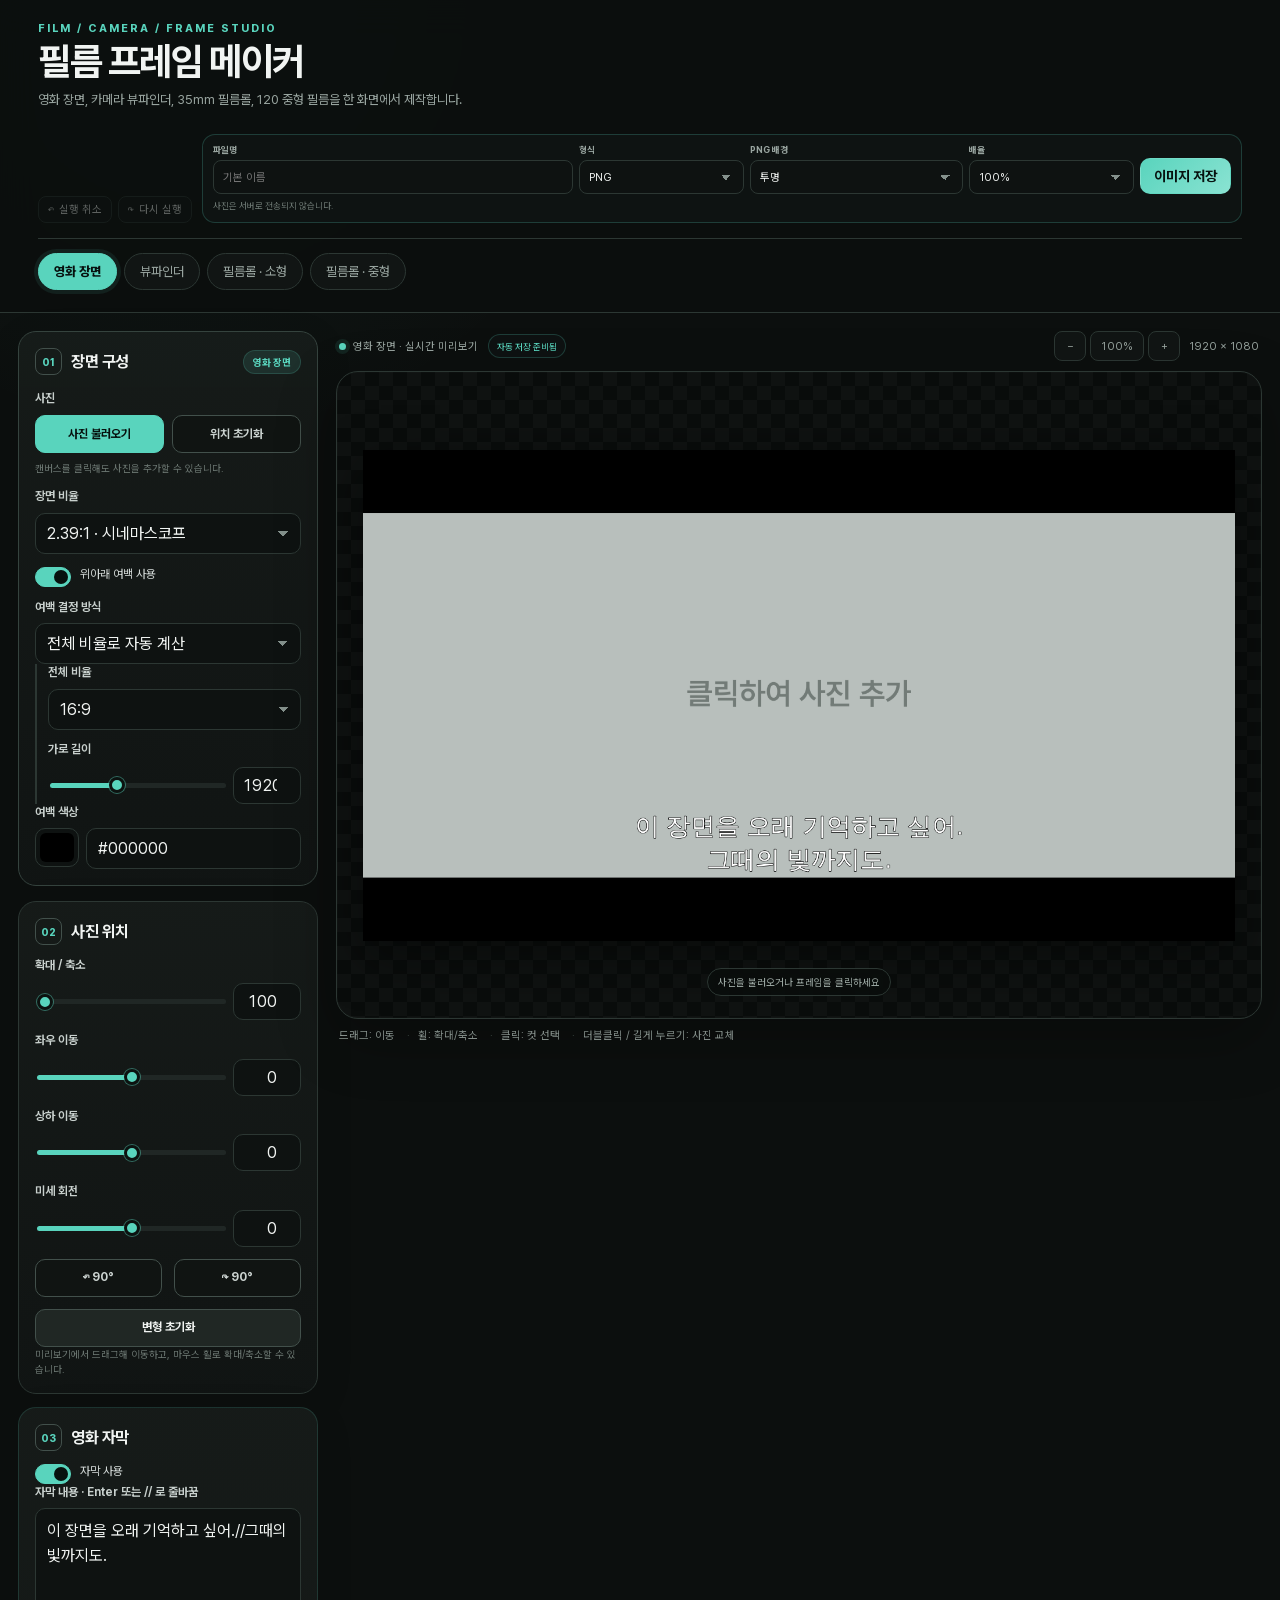
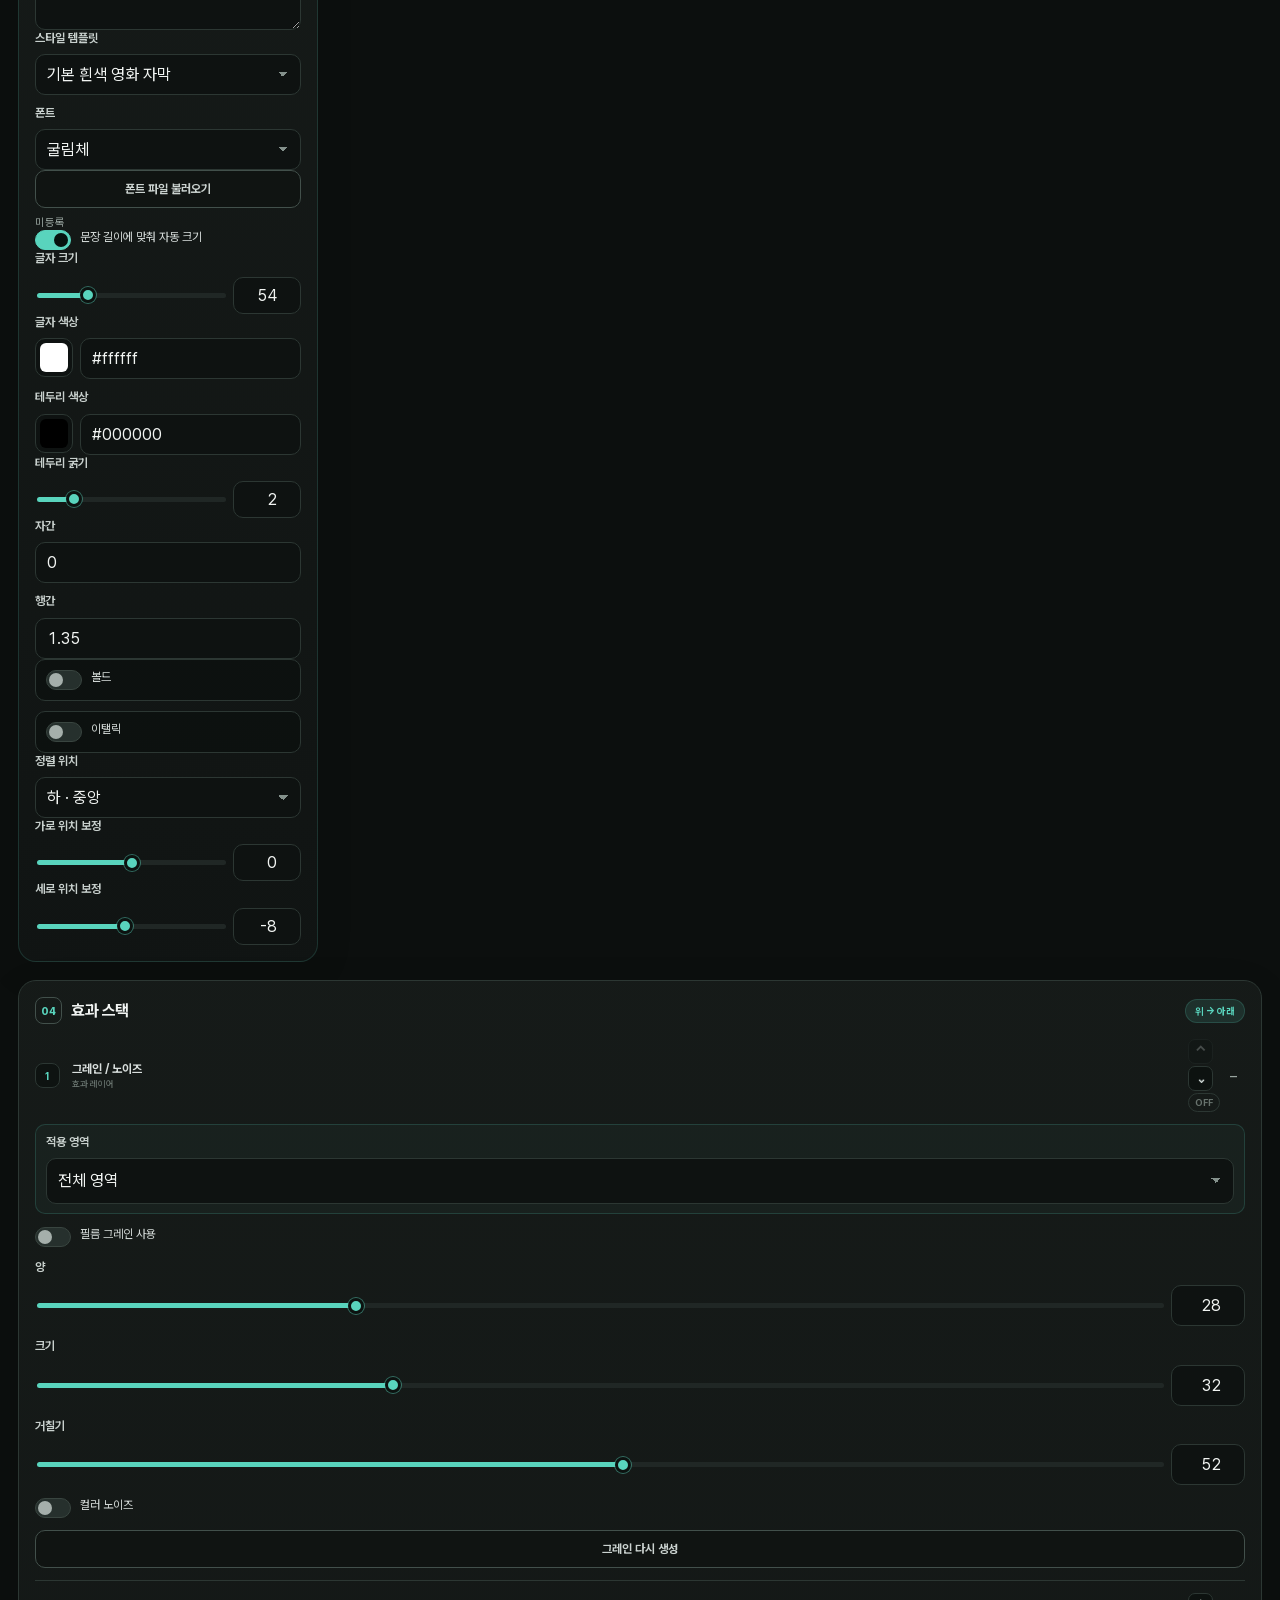
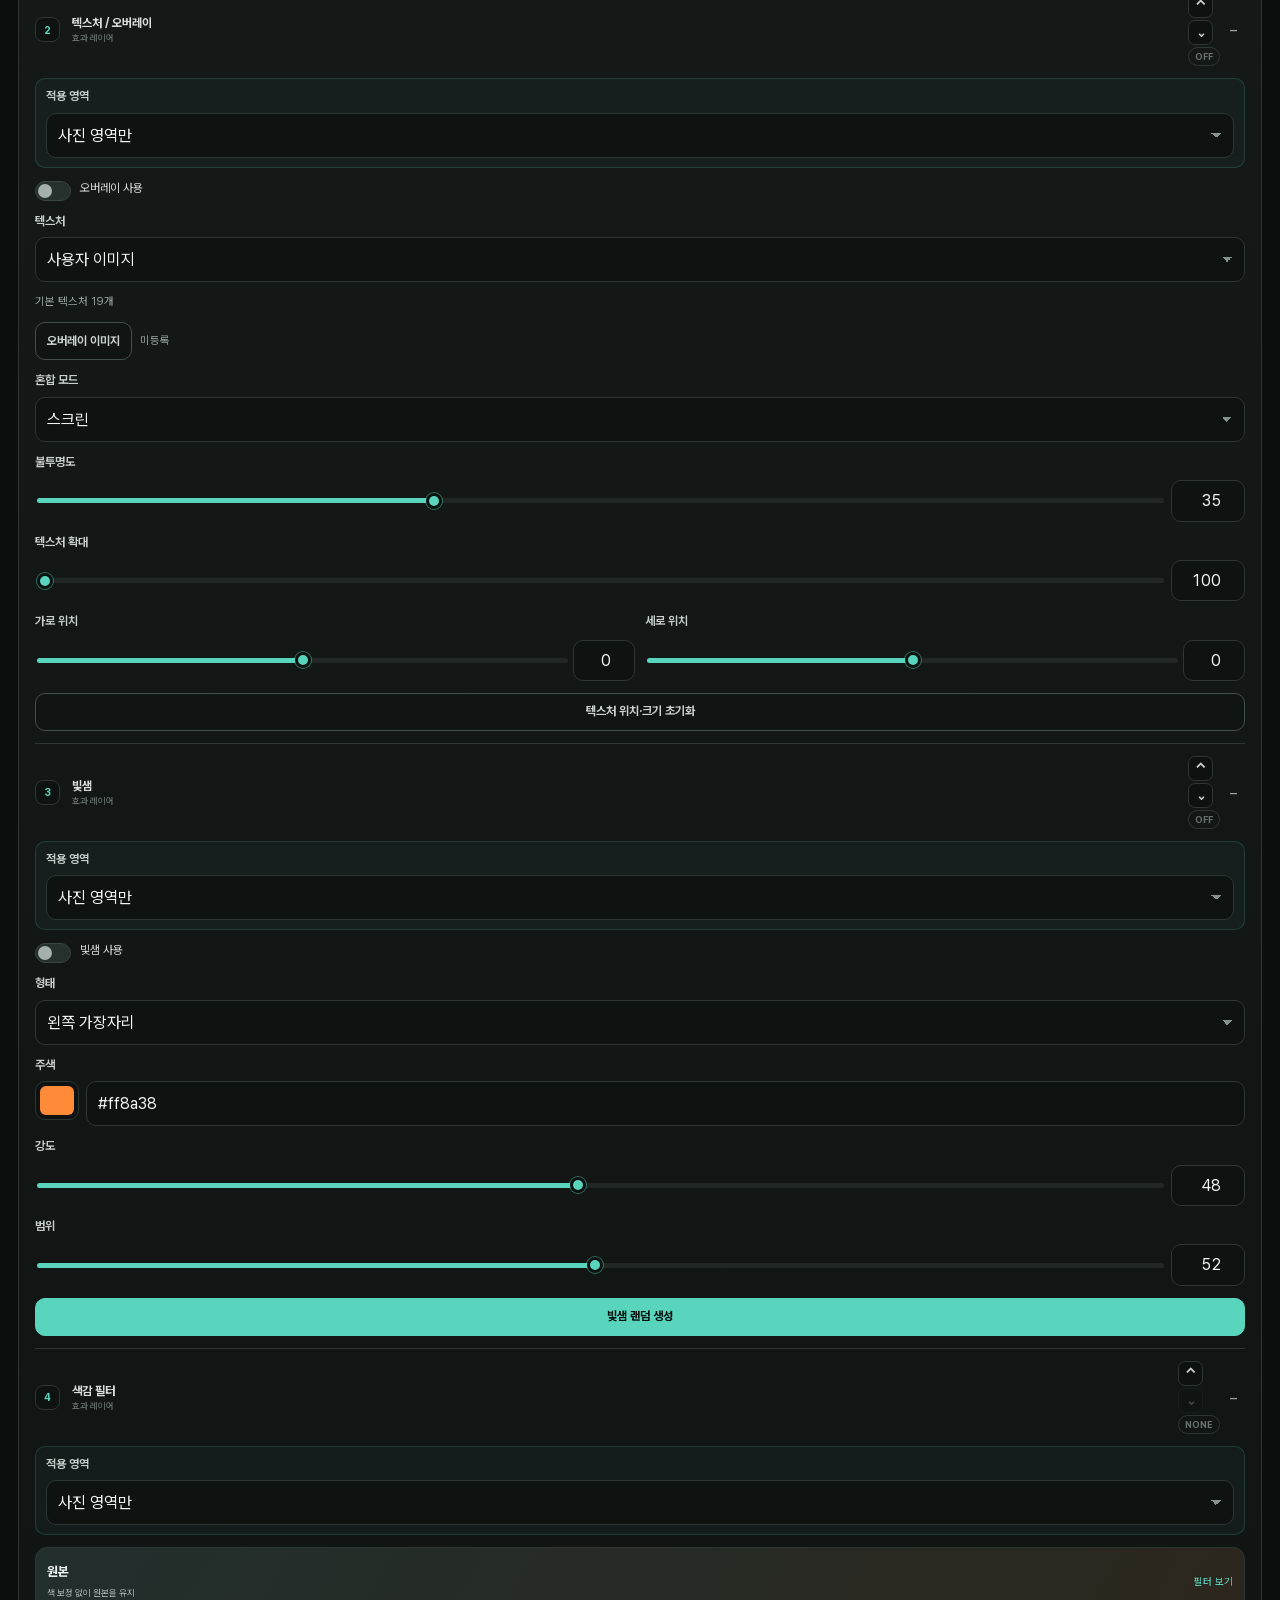
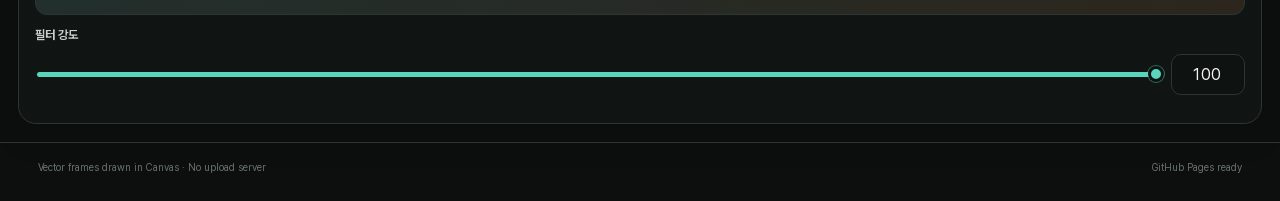
==== commit 3462231d: "Add files via upload" ====
--- a/index.html
+++ b/index.html
@@ -6,7 +6,7 @@
   <meta name="color-scheme" content="dark">
   <meta name="theme-color" content="#111514">
   <title>필름 프레임 메이커</title>
-  <link rel="stylesheet" href="./css/styles.css?v=10">
+  <link rel="stylesheet" href="./css/styles.css?v=12">
 </head>
 <body>
   <header class="app-header">
@@ -153,13 +153,13 @@
             <input class="visually-hidden" id="viewfinderImageInput" type="file" accept="image/png,image/jpeg,image/webp">
             <p class="field-help" id="viewfinderImageName">프레임 안쪽을 클릭해도 사진을 추가할 수 있습니다.</p>
           </div>
-          <label class="field">
-            <span>뷰파인더 종류</span>
-            <select id="viewfinderStyle">
-              <option value="digital">디지털 카메라</option>
-              <option value="film">필름 카메라</option>
-            </select>
-          </label>
+          <div class="field-group">
+            <span class="field-label">뷰파인더 종류</span>
+            <div class="segmented" role="group" aria-label="뷰파인더 종류">
+              <button class="segment is-active" type="button" data-viewfinder-style="digital">디지털 카메라</button>
+              <button class="segment" type="button" data-viewfinder-style="film">필름 카메라</button>
+            </div>
+          </div>
           <div class="segmented" role="group" aria-label="뷰파인더 방향">
             <button class="segment is-active" data-orientation-target="viewfinder" data-value="landscape">가로</button>
             <button class="segment" data-orientation-target="viewfinder" data-value="portrait">세로</button>
@@ -312,19 +312,19 @@
         </label>
         <div class="field-grid two-col">
           <label class="field">
-            <span>가이드 선 종류</span>
+            <span>삼분할선 종류</span>
             <select id="viewfinderGridStyle"><option value="solid">실선</option><option value="dashed">점선</option></select>
           </label>
           <label class="field">
-            <span>가이드 선 색상</span>
+            <span>삼분할선 색상</span>
             <select id="viewfinderGuideColor"><option value="white">흰색</option><option value="black">검정</option></select>
           </label>
           <label class="field">
-            <span>텍스트·아이콘 색상</span>
-            <select id="viewfinderTextColor"><option value="white">흰색</option><option value="black">검정</option></select>
+            <span>텍스트 색상</span>
+            <select id="viewfinderTextColor"><option value="white">흰색</option><option value="black">검정</option><option value="yellow">필름 옐로</option></select>
           </label>
           <label class="field">
-            <span>프레임 색상</span>
+            <span>프레임 / 아이콘 색상</span>
             <select id="viewfinderFrameColor"><option value="black">검정</option><option value="white">흰색</option></select>
           </label>
         </div>
@@ -389,9 +389,10 @@
           <button class="button button-ghost button-full" id="film35ApplyEffectsAll">현재 효과를 모든 컷에 복사</button>
         </div>
 
-        <details class="effect-card" open>
-          <summary><span class="effect-number">1</span><div><strong>그레인 / 노이즈</strong><small>가장 위 레이어</small></div><span class="summary-switch" id="grainSummaryState">OFF</span></summary>
+        <details class="effect-card" data-effect-key="grain" open>
+          <summary><span class="effect-number">1</span><div><strong>그레인 / 노이즈</strong><small>효과 레이어</small></div><div class="effect-card-actions"><button class="effect-move-button" type="button" data-effect-move="up" aria-label="그레인 레이어 위로">⌃</button><button class="effect-move-button" type="button" data-effect-move="down" aria-label="그레인 레이어 아래로">⌄</button><span class="summary-switch" id="grainSummaryState">OFF</span></div></summary>
           <div class="details-body">
+            <label class="field"><span>적용 영역</span><select id="grainScope"><option value="photo">사진 영역만</option><option value="all">전체 영역</option></select></label>
             <label class="toggle-row"><input id="grainEnabled" type="checkbox"><span class="toggle-ui"></span><span>필름 그레인 사용</span></label>
             <label class="field range-field"><span>양</span><div class="range-pair"><input id="grainAmount" type="range" min="0" max="100" value="28"><input id="grainAmountNumber" type="number" min="0" max="100" value="28"></div></label>
             <label class="field range-field"><span>크기</span><div class="range-pair"><input id="grainSize" type="range" min="1" max="100" value="32"><input id="grainSizeNumber" type="number" min="1" max="100" value="32"></div></label>
@@ -401,16 +402,15 @@
           </div>
         </details>
 
-        <details class="effect-card" open>
-          <summary><span class="effect-number">2</span><div><strong>텍스처 / 오버레이</strong><small>그레인 바로 아래</small></div><span class="summary-switch" id="overlaySummaryState">OFF</span></summary>
+        <details class="effect-card" data-effect-key="overlay" open>
+          <summary><span class="effect-number">2</span><div><strong>텍스처 / 오버레이</strong><small>효과 레이어</small></div><div class="effect-card-actions"><button class="effect-move-button" type="button" data-effect-move="up" aria-label="텍스처 레이어 위로">⌃</button><button class="effect-move-button" type="button" data-effect-move="down" aria-label="텍스처 레이어 아래로">⌄</button><span class="summary-switch" id="overlaySummaryState">OFF</span></div></summary>
           <div class="details-body">
+            <label class="field"><span>적용 영역</span><select id="overlayScope"><option value="photo">사진 영역만</option><option value="all">전체 영역</option></select></label>
             <label class="toggle-row"><input id="overlayEnabled" type="checkbox"><span class="toggle-ui"></span><span>오버레이 사용</span></label>
             <label class="field"><span>텍스처</span><select id="overlayType"><option value="custom">사용자 이미지</option></select></label>
             <div class="texture-library-tools">
-              <button class="button button-ghost" id="textureZipBtn" type="button">텍스처 ZIP 교체</button>
-              <span id="textureLibraryStatus" class="inline-status">내장 텍스처 없음</span>
-            </div>
-            <input class="visually-hidden" id="textureZipInput" type="file" accept=".zip,application/zip">
+              <span id="textureLibraryStatus" class="inline-status">기본 텍스처 불러오는 중</span>
+            </div>
             <div class="button-row"><button class="button button-ghost" id="overlayUploadBtn">오버레이 이미지</button><span id="overlayImageName" class="inline-status">미등록</span></div>
             <input class="visually-hidden" id="overlayImageInput" type="file" accept="image/png,image/jpeg,image/webp">
             <label class="field"><span>혼합 모드</span><select id="overlayBlend"><option value="multiply">곱하기</option><option value="divide">나누기</option><option value="screen" selected>스크린</option><option value="overlay">오버레이</option><option value="lighten">비교(밝음)</option><option value="darken">비교(어두움)</option><option value="hard-light">하드 라이트</option><option value="soft-light">소프트 라이트</option><option value="color-dodge">발광</option></select></label>
@@ -420,14 +420,14 @@
               <label class="field range-field"><span>가로 위치</span><div class="range-pair compact-range"><input id="overlayX" type="range" min="-100" max="100" value="0"><input id="overlayXNumber" type="number" min="-100" max="100" value="0"></div></label>
               <label class="field range-field"><span>세로 위치</span><div class="range-pair compact-range"><input id="overlayY" type="range" min="-100" max="100" value="0"><input id="overlayYNumber" type="number" min="-100" max="100" value="0"></div></label>
             </div>
-            <label class="toggle-row"><input id="overlayIncludeFrame" type="checkbox"><span class="toggle-ui"></span><span>대지·프레임 전체에 확장 적용</span></label>
             <button class="button button-ghost button-full" id="overlayResetTransform" type="button">텍스처 위치·크기 초기화</button>
           </div>
         </details>
 
-        <details class="effect-card" open>
-          <summary><span class="effect-number">3</span><div><strong>빛샘</strong><small>오버레이 아래</small></div><span class="summary-switch" id="lightLeakSummaryState">OFF</span></summary>
+        <details class="effect-card" data-effect-key="lightLeak" open>
+          <summary><span class="effect-number">3</span><div><strong>빛샘</strong><small>효과 레이어</small></div><div class="effect-card-actions"><button class="effect-move-button" type="button" data-effect-move="up" aria-label="빛샘 레이어 위로">⌃</button><button class="effect-move-button" type="button" data-effect-move="down" aria-label="빛샘 레이어 아래로">⌄</button><span class="summary-switch" id="lightLeakSummaryState">OFF</span></div></summary>
           <div class="details-body">
+            <label class="field"><span>적용 영역</span><select id="lightLeakScope"><option value="photo">사진 영역만</option><option value="all">전체 영역</option></select></label>
             <label class="toggle-row"><input id="lightLeakEnabled" type="checkbox"><span class="toggle-ui"></span><span>빛샘 사용</span></label>
             <label class="toggle-row light-leak-per-cut" id="film35PerCutLightLeakRow" hidden><input id="film35PerCutLightLeak" type="checkbox"><span class="toggle-ui"></span><span>랜덤 생성 시 컷마다 다른 빛샘</span></label>
             <label class="field"><span>형태</span><select id="lightLeakType"><option value="edge-left">왼쪽 가장자리</option><option value="edge-right">오른쪽 가장자리</option><option value="corner-top">위쪽 모서리</option><option value="corner-bottom">아래쪽 모서리</option><option value="full">전체 번짐</option><option value="streak">세로 빛줄기</option><option value="random">랜덤 생성값</option></select></label>
@@ -438,9 +438,10 @@
           </div>
         </details>
 
-        <details class="effect-card" open>
-          <summary><span class="effect-number">4</span><div><strong>색감 필터</strong><small>이미지에 가장 먼저 적용</small></div><span class="summary-switch" id="filterSummaryState">NONE</span></summary>
+        <details class="effect-card" data-effect-key="filter" open>
+          <summary><span class="effect-number">4</span><div><strong>색감 필터</strong><small>효과 레이어</small></div><div class="effect-card-actions"><button class="effect-move-button" type="button" data-effect-move="up" aria-label="필터 레이어 위로">⌃</button><button class="effect-move-button" type="button" data-effect-move="down" aria-label="필터 레이어 아래로">⌄</button><span class="summary-switch" id="filterSummaryState">NONE</span></div></summary>
           <div class="details-body">
+            <label class="field"><span>적용 영역</span><select id="filterScope"><option value="photo">사진 영역만</option><option value="all">전체 영역</option></select></label>
             <button class="filter-picker-button" id="filterPickerButton"><span><strong id="filterPickerName">필터 없음</strong><small id="filterPickerDesc">원본 색감을 유지합니다.</small></span><span>필터 보기</span></button>
             <div class="filter-menu" id="filterMenu" hidden></div>
             <label class="field range-field"><span>필터 강도</span><div class="range-pair"><input id="filterStrength" type="range" min="0" max="100" value="100"><input id="filterStrengthNumber" type="number" min="0" max="100" value="100"></div></label>
@@ -457,6 +458,6 @@
     <span>GitHub Pages ready</span>
   </footer>
 
-  <script src="./js/app.js?v=10"></script>
+  <script src="./js/app.js?v=12"></script>
 </body>
 </html>
--- a/css/styles.css
+++ b/css/styles.css
@@ -712,3 +712,79 @@
 @media (max-width: 380px) {
   .inline-color-palette { grid-template-columns: repeat(6, minmax(24px, 1fr)); }
 }
+
+/* v12 ordered effect stack, anchored native color picker, compact viewfinder modes */
+.effect-card summary {
+  grid-template-columns: 28px minmax(0, 1fr) auto 16px;
+}
+.effect-card-actions {
+  display: inline-flex;
+  align-items: center;
+  justify-content: flex-end;
+  gap: 4px;
+  min-width: 0;
+}
+.effect-move-button {
+  display: inline-grid;
+  place-items: center;
+  width: 25px;
+  height: 25px;
+  padding: 0;
+  border: 1px solid var(--line);
+  border-radius: 7px;
+  color: #c6cfcc;
+  background: #0d1210;
+  font: 780 15px/1 PretendardVariable, sans-serif;
+  cursor: pointer;
+}
+.effect-move-button:hover:not(:disabled) {
+  border-color: var(--accent-2);
+  color: var(--accent);
+  background: rgba(89, 212, 189, .08);
+}
+.effect-move-button:disabled {
+  opacity: .28;
+  cursor: default;
+}
+.effect-card .details-body > .field:first-child {
+  padding: 9px 10px;
+  border: 1px solid rgba(89, 212, 189, .18);
+  border-radius: 10px;
+  background: rgba(89, 212, 189, .045);
+}
+
+/* The visible native color swatch anchors the browser HSV picker beside the selected field. */
+.color-control,
+.color-control.compact {
+  position: relative;
+  grid-template-columns: 44px minmax(0, 1fr);
+  gap: 7px;
+}
+.color-control.compact { grid-template-columns: 38px minmax(0, 1fr); }
+.color-control input[type="color"] {
+  display: block !important;
+  pointer-events: auto !important;
+  opacity: 1 !important;
+  visibility: visible !important;
+  position: static !important;
+  width: 100%;
+  min-width: 38px;
+  height: 39px;
+  padding: 4px;
+  border: 1px solid var(--line);
+  border-radius: 10px;
+  background: #0e1211;
+}
+.inline-color-palette { display: none !important; }
+
+[data-viewfinder-style] { min-height: 36px; }
+
+@media (max-width: 520px) {
+  .effect-card summary {
+    grid-template-columns: 25px minmax(0, 1fr) auto 14px;
+    gap: 7px;
+  }
+  .effect-card-actions { gap: 3px; }
+  .effect-move-button { width: 23px; height: 23px; font-size: 14px; }
+  .summary-switch { padding-inline: 5px; }
+}
